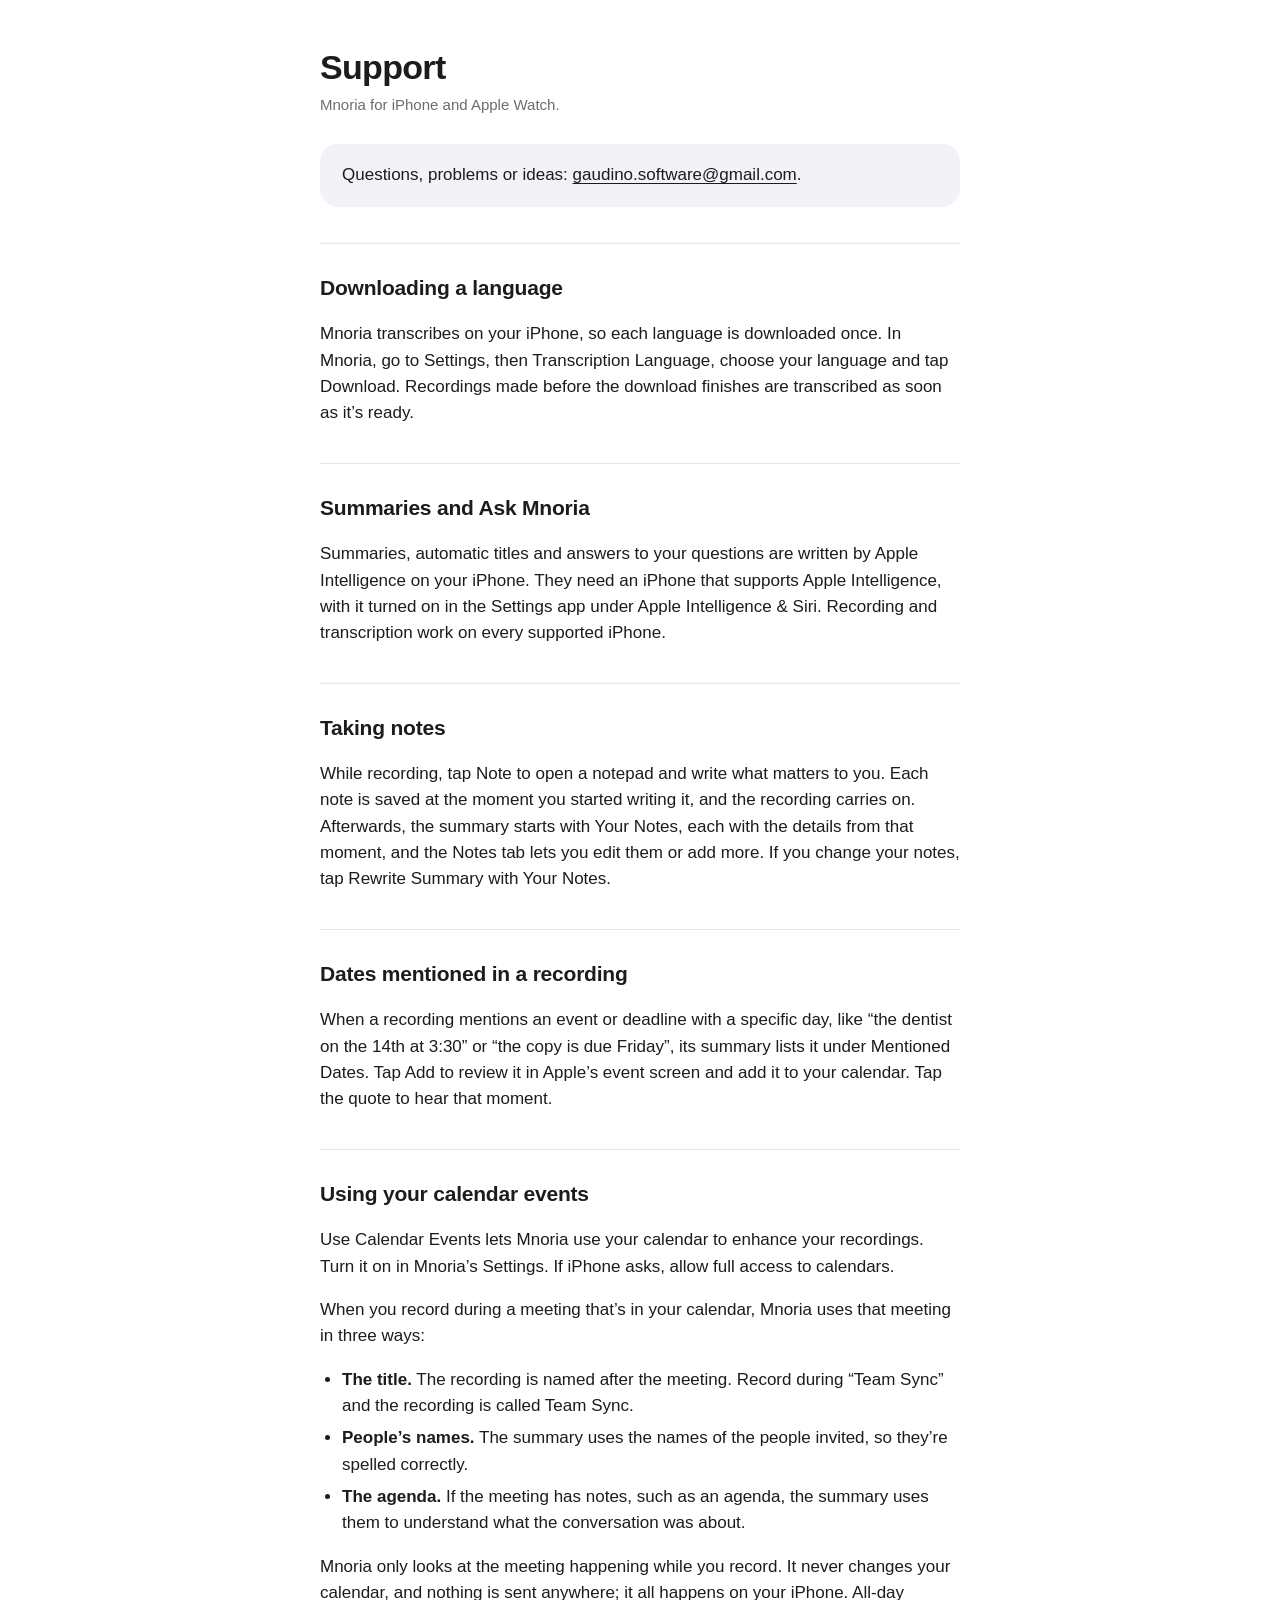
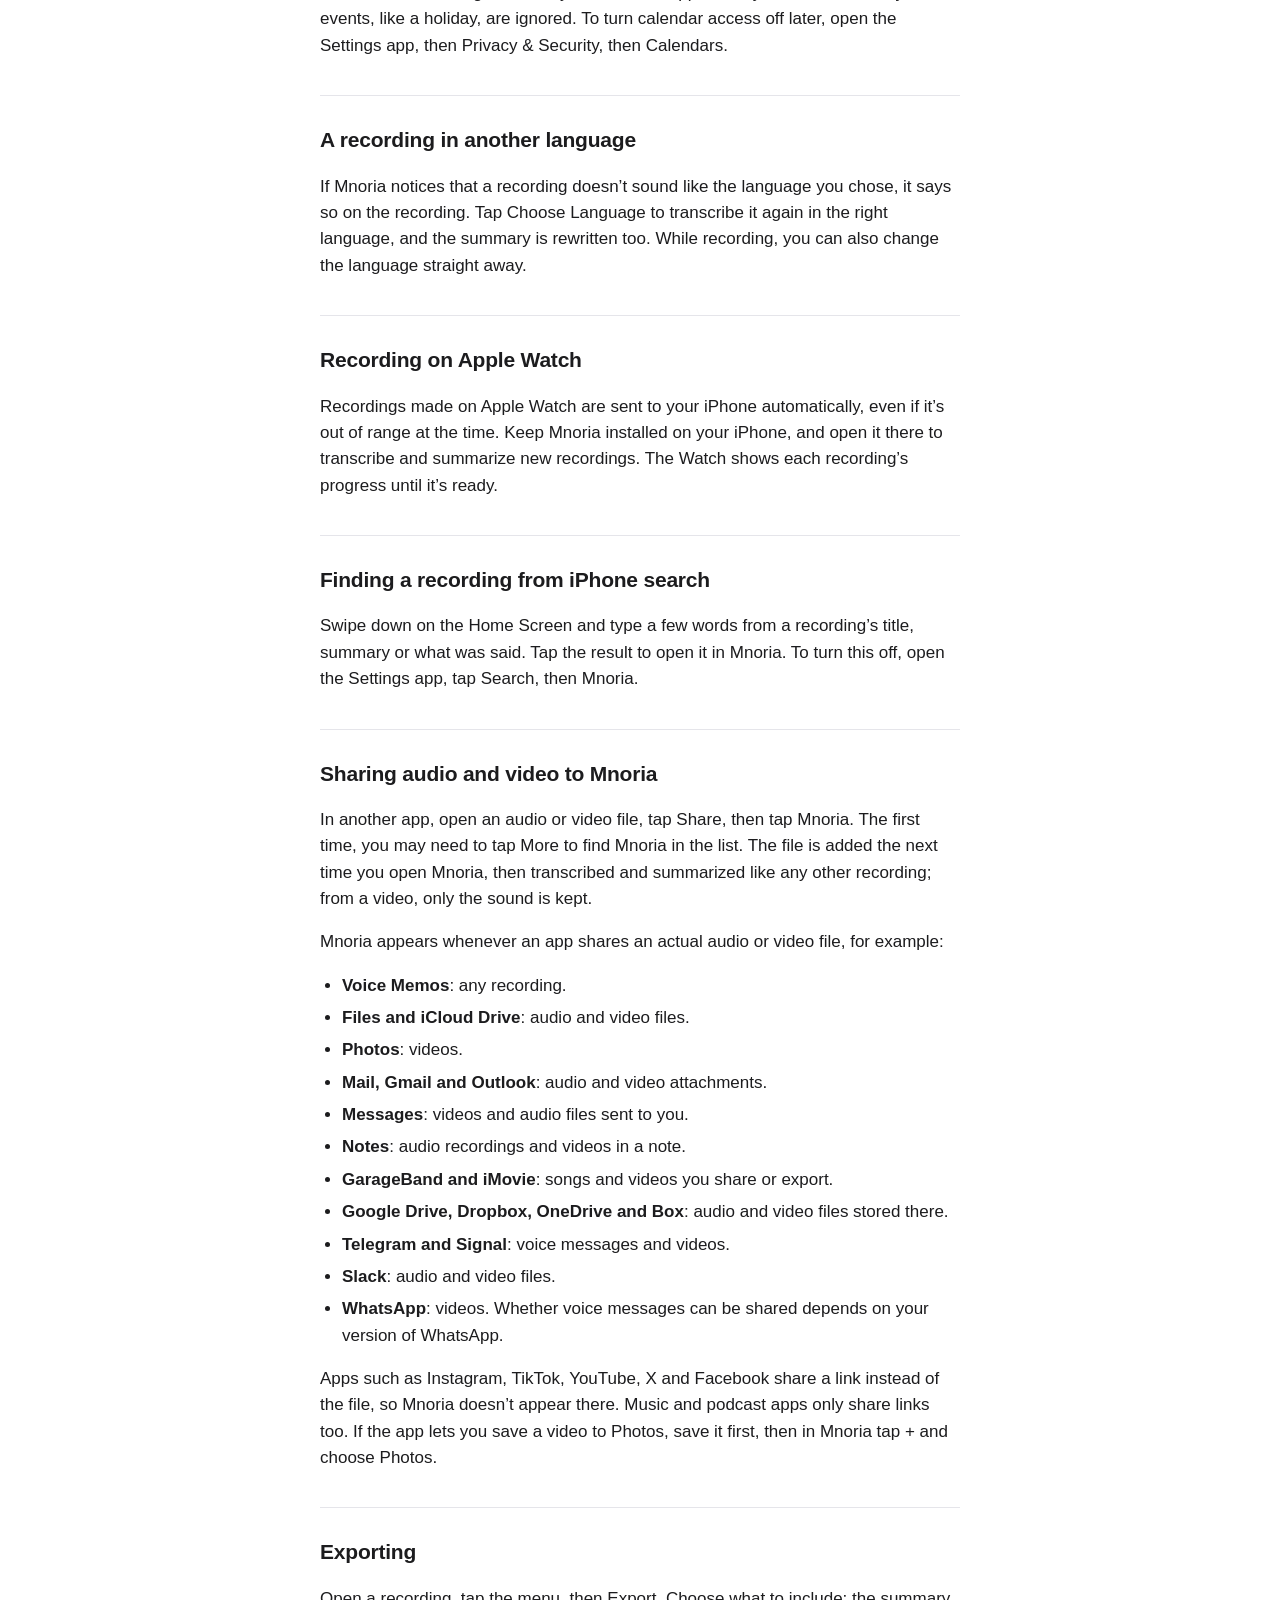
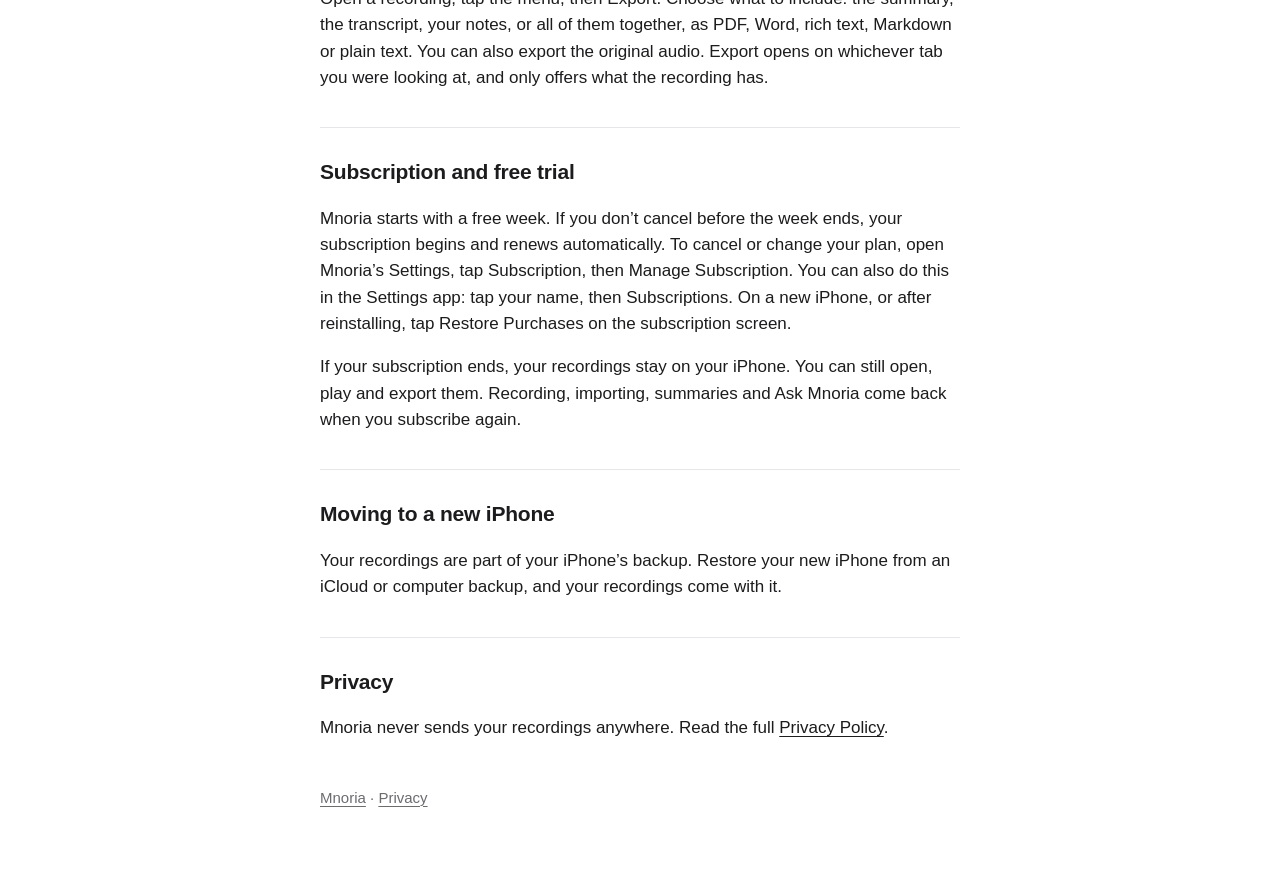
==== support.html @ 4414ca4f "Support: apps that can share to Mnoria Co-Authored-By: Claude Opus 5.5 <noreply@anthropic.com>" ====
<!DOCTYPE html>
<html lang="en">
<head>
<meta charset="utf-8">
<meta name="viewport" content="width=device-width, initial-scale=1">
<title>Mnoria Support</title>
<meta name="description" content="Help with Mnoria.">
<link rel="icon" href="icon.png">
<link rel="apple-touch-icon" href="icon.png">
<link rel="stylesheet" href="style.css">
</head>
<body>
<main>
  <h1>Support</h1>
  <p class="updated">Mnoria for iPhone and Apple Watch.</p>

  <div class="contact">
    <p>Questions, problems or ideas: <a href="mailto:gaudino.software@gmail.com">gaudino.software@gmail.com</a>.</p>
  </div>

  <h2>Downloading a language</h2>
  <p>Mnoria transcribes on your iPhone, so each language is downloaded once. In Mnoria, go to Settings, then Transcription Language, choose your language and tap Download. Recordings made before the download finishes are transcribed as soon as it&rsquo;s ready.</p>

  <h2>Summaries and Ask Mnoria</h2>
  <p>Summaries, automatic titles and answers to your questions are written by Apple Intelligence on your iPhone. They need an iPhone that supports Apple Intelligence, with it turned on in the Settings app under Apple Intelligence &amp; Siri. Recording and transcription work on every supported iPhone.</p>

  <h2>Taking notes</h2>
  <p>While recording, tap Note to open a notepad and write what matters to you. Each note is saved at the moment you started writing it, and the recording carries on. Afterwards, the summary starts with Your Notes, each with the details from that moment, and the Notes tab lets you edit them or add more. If you change your notes, tap Rewrite Summary with Your Notes.</p>

  <h2>Dates mentioned in a recording</h2>
  <p>When a recording mentions an event or deadline with a specific day, like &ldquo;the dentist on the 14th at 3:30&rdquo; or &ldquo;the copy is due Friday&rdquo;, its summary lists it under Mentioned Dates. Tap Add to review it in Apple&rsquo;s event screen and add it to your calendar. Tap the quote to hear that moment.</p>

  <h2>Using your calendar events</h2>
  <p>Use Calendar Events lets Mnoria use your calendar to enhance your recordings. Turn it on in Mnoria&rsquo;s Settings. If iPhone asks, allow full access to calendars.</p>
  <p>When you record during a meeting that&rsquo;s in your calendar, Mnoria uses that meeting in three ways:</p>
  <ul>
    <li><strong>The title.</strong> The recording is named after the meeting. Record during &ldquo;Team Sync&rdquo; and the recording is called Team Sync.</li>
    <li><strong>People&rsquo;s names.</strong> The summary uses the names of the people invited, so they&rsquo;re spelled correctly.</li>
    <li><strong>The agenda.</strong> If the meeting has notes, such as an agenda, the summary uses them to understand what the conversation was about.</li>
  </ul>
  <p>Mnoria only looks at the meeting happening while you record. It never changes your calendar, and nothing is sent anywhere; it all happens on your iPhone. All-day events, like a holiday, are ignored. To turn calendar access off later, open the Settings app, then Privacy &amp; Security, then Calendars.</p>

  <h2>A recording in another language</h2>
  <p>If Mnoria notices that a recording doesn&rsquo;t sound like the language you chose, it says so on the recording. Tap Choose Language to transcribe it again in the right language, and the summary is rewritten too. While recording, you can also change the language straight away.</p>

  <h2>Recording on Apple Watch</h2>
  <p>Recordings made on Apple Watch are sent to your iPhone automatically, even if it&rsquo;s out of range at the time. Keep Mnoria installed on your iPhone, and open it there to transcribe and summarize new recordings. The Watch shows each recording&rsquo;s progress until it&rsquo;s ready.</p>

  <h2>Finding a recording from iPhone search</h2>
  <p>Swipe down on the Home Screen and type a few words from a recording&rsquo;s title, summary or what was said. Tap the result to open it in Mnoria. To turn this off, open the Settings app, tap Search, then Mnoria.</p>

  <h2>Sharing audio and video to Mnoria</h2>
  <p>In another app, open an audio or video file, tap Share, then tap Mnoria. The first time, you may need to tap More to find Mnoria in the list. The file is added the next time you open Mnoria, then transcribed and summarized like any other recording; from a video, only the sound is kept.</p>
  <p>Mnoria appears whenever an app shares an actual audio or video file, for example:</p>
  <ul>
    <li><strong>Voice Memos</strong>: any recording.</li>
    <li><strong>Files and iCloud Drive</strong>: audio and video files.</li>
    <li><strong>Photos</strong>: videos.</li>
    <li><strong>Mail, Gmail and Outlook</strong>: audio and video attachments.</li>
    <li><strong>Messages</strong>: videos and audio files sent to you.</li>
    <li><strong>Notes</strong>: audio recordings and videos in a note.</li>
    <li><strong>GarageBand and iMovie</strong>: songs and videos you share or export.</li>
    <li><strong>Google Drive, Dropbox, OneDrive and Box</strong>: audio and video files stored there.</li>
    <li><strong>Telegram and Signal</strong>: voice messages and videos.</li>
    <li><strong>Slack</strong>: audio and video files.</li>
    <li><strong>WhatsApp</strong>: videos. Whether voice messages can be shared depends on your version of WhatsApp.</li>
  </ul>
  <p>Apps such as Instagram, TikTok, YouTube, X and Facebook share a link instead of the file, so Mnoria doesn&rsquo;t appear there. Music and podcast apps only share links too. If the app lets you save a video to Photos, save it first, then in Mnoria tap + and choose Photos.</p>

  <h2>Exporting</h2>
  <p>Open a recording, tap the menu, then Export. Choose what to include: the summary, the transcript, your notes, or all of them together, as PDF, Word, rich text, Markdown or plain text. You can also export the original audio. Export opens on whichever tab you were looking at, and only offers what the recording has.</p>

  <h2>Subscription and free trial</h2>
  <p>Mnoria starts with a free week. If you don&rsquo;t cancel before the week ends, your subscription begins and renews automatically. To cancel or change your plan, open Mnoria&rsquo;s Settings, tap Subscription, then Manage Subscription. You can also do this in the Settings app: tap your name, then Subscriptions. On a new iPhone, or after reinstalling, tap Restore Purchases on the subscription screen.</p>
  <p>If your subscription ends, your recordings stay on your iPhone. You can still open, play and export them. Recording, importing, summaries and Ask Mnoria come back when you subscribe again.</p>

  <h2>Moving to a new iPhone</h2>
  <p>Your recordings are part of your iPhone&rsquo;s backup. Restore your new iPhone from an iCloud or computer backup, and your recordings come with it.</p>

  <h2>Privacy</h2>
  <p>Mnoria never sends your recordings anywhere. Read the full <a href="privacy.html">Privacy Policy</a>.</p>

  <footer><a href="./">Mnoria</a> &middot; <a href="privacy.html">Privacy</a></footer>
</main>
</body>
</html>
---- style.css ----
:root {
  --bg: #ffffff;
  --text: #1c1c1e;
  --secondary: #6c6c70;
  --card: #f2f2f7;
  --rule: #e5e5ea;
}
@media (prefers-color-scheme: dark) {
  :root {
    --bg: #000000;
    --text: #f2f2f7;
    --secondary: #98989f;
    --card: #1c1c1e;
    --rule: #2c2c2e;
  }
}
* { box-sizing: border-box; }
body {
  margin: 0;
  background: var(--bg);
  color: var(--text);
  font: 17px/1.55 -apple-system, BlinkMacSystemFont, "SF Pro Text", "Helvetica Neue", Arial, sans-serif;
  -webkit-text-size-adjust: 100%;
}
main { max-width: 680px; margin: 0 auto; padding: 48px 20px 64px; }
h1 { font-size: 34px; line-height: 1.15; margin: 0 0 6px; letter-spacing: -0.02em; }
.updated { color: var(--secondary); margin: 0 0 28px; font-size: 15px; }
.summary, .contact {
  background: var(--card);
  border-radius: 18px;
  padding: 18px 22px;
  margin: 0 0 36px;
}
.summary p { margin: 0 0 8px; font-weight: 600; }
.contact p { margin: 0; }
.summary ul { margin: 0; padding-left: 20px; }
.summary li { margin: 4px 0; }
h2 {
  font-size: 21px;
  margin: 36px 0 8px;
  padding-top: 28px;
  border-top: 1px solid var(--rule);
  letter-spacing: -0.01em;
}
ul { padding-left: 22px; }
li { margin: 6px 0; }
a { color: var(--text); text-decoration-thickness: 1px; text-underline-offset: 3px; }
footer { color: var(--secondary); font-size: 15px; margin-top: 44px; }
footer a { color: var(--secondary); }
.hero { text-align: center; padding-top: 24px; }
.hero img { width: 112px; height: 112px; border-radius: 26px; box-shadow: 0 12px 36px rgba(130, 90, 255, 0.28); }
.hero h1 { margin-top: 20px; }
.hero p { color: var(--secondary); font-size: 19px; margin: 6px 0 0; }
.hero p.slogan { color: var(--text); font-size: 21px; font-weight: 600; margin-top: 8px; }
.links { display: flex; gap: 12px; justify-content: center; flex-wrap: wrap; margin: 32px 0 0; }
.links a {
  display: inline-block;
  padding: 12px 22px;
  border-radius: 999px;
  background: var(--card);
  color: var(--text);
  font-weight: 600;
  text-decoration: none;
}
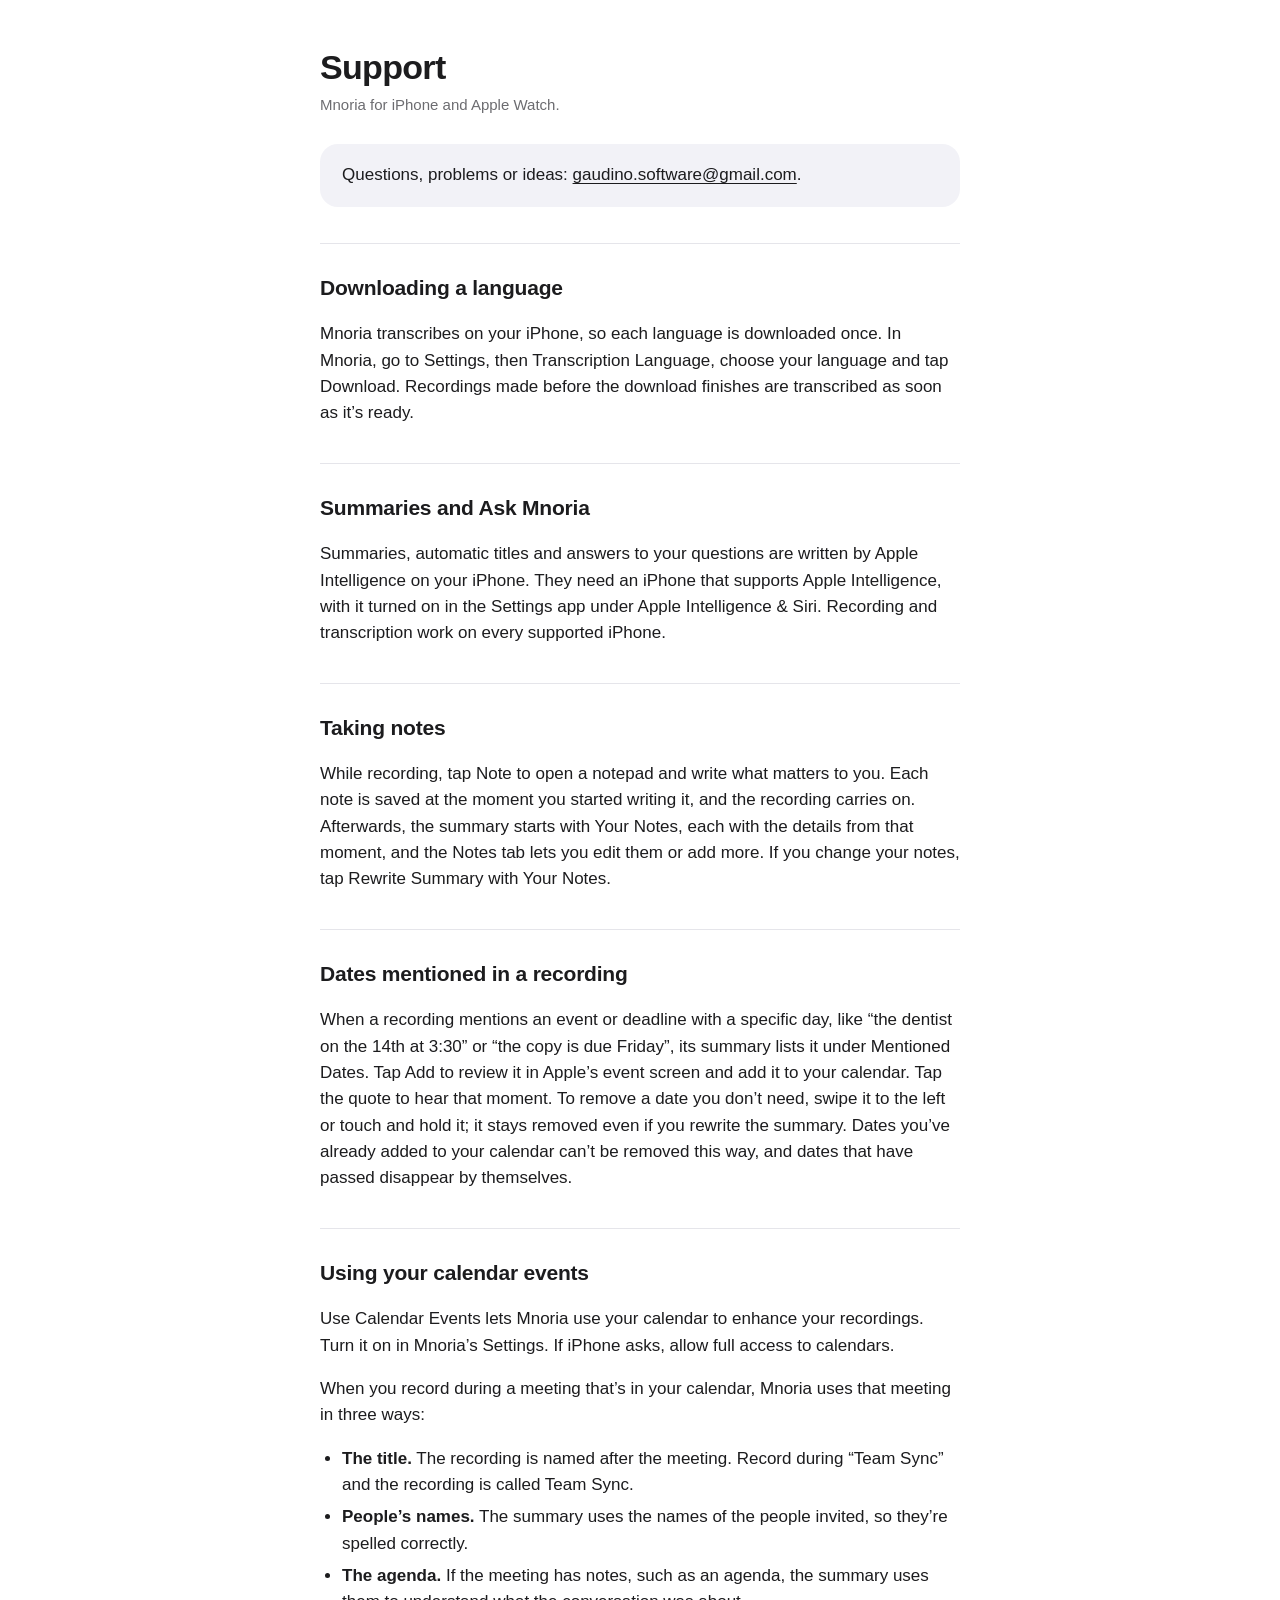
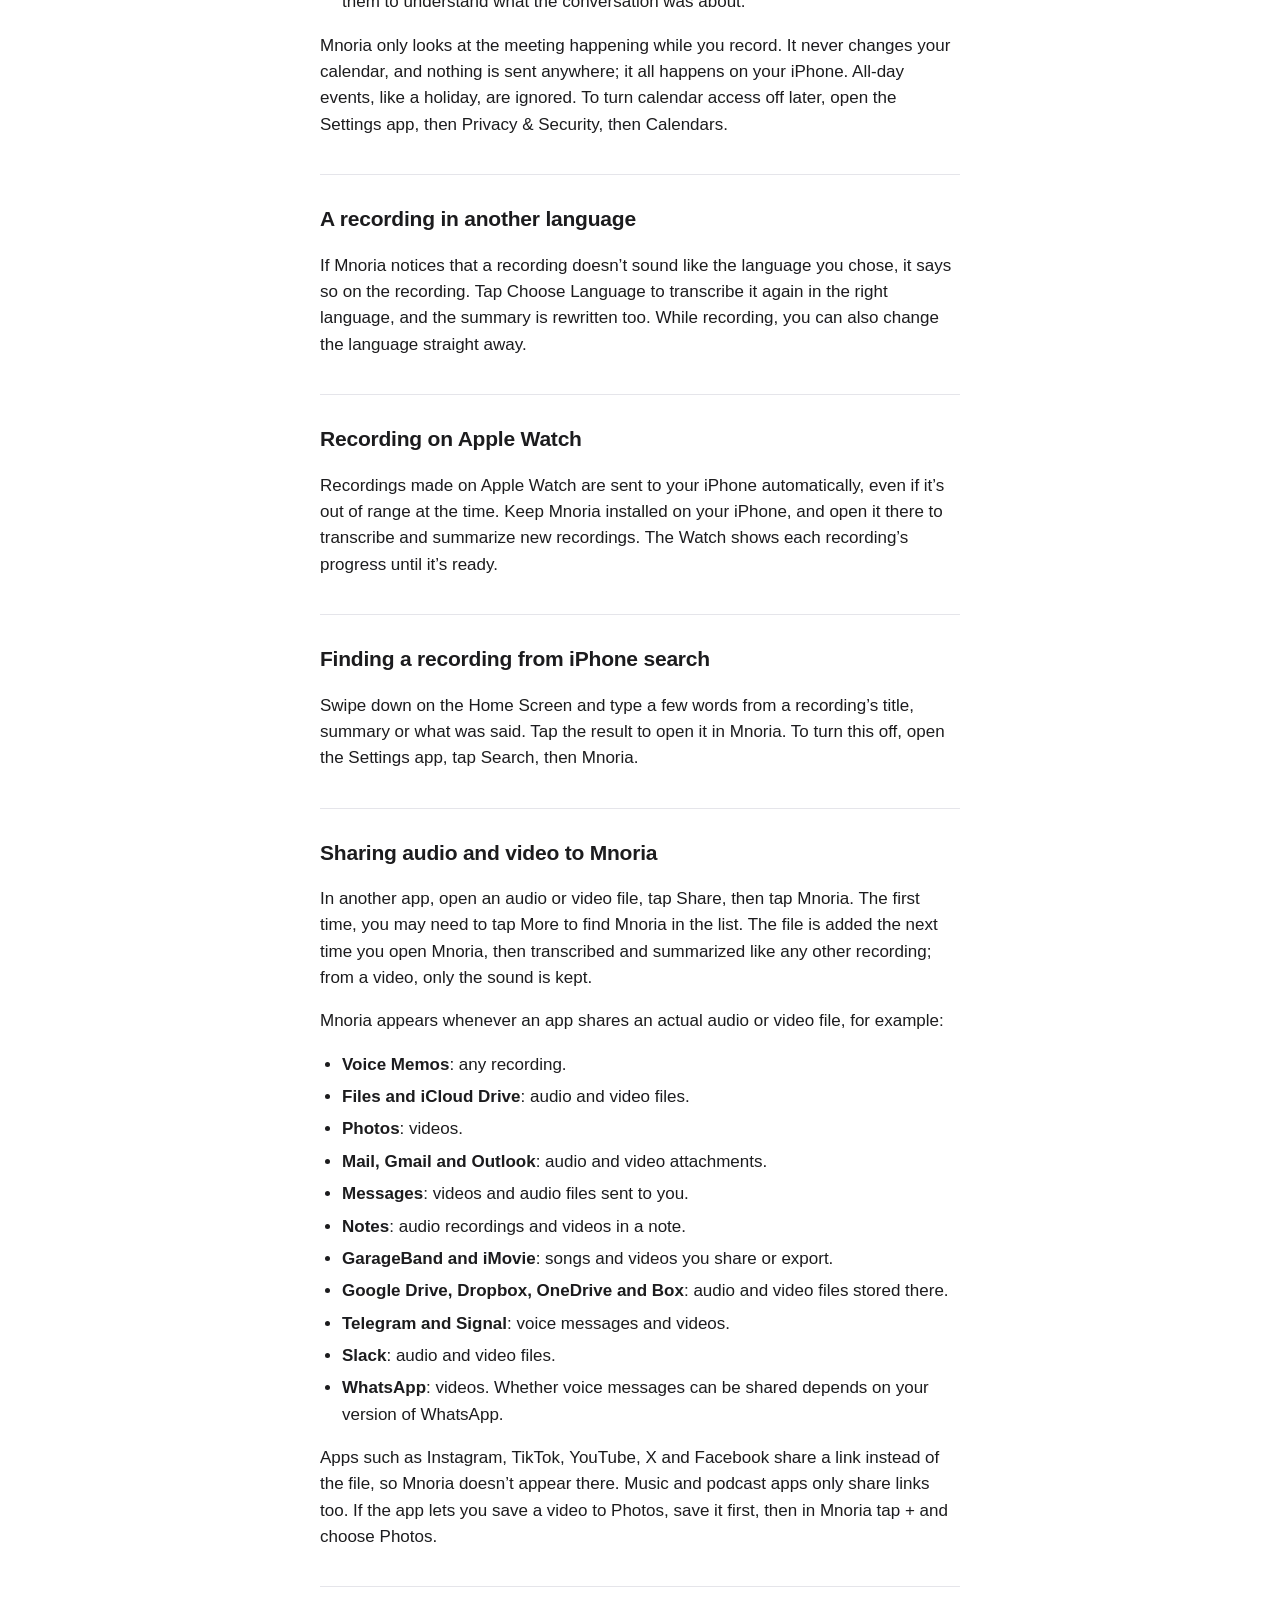
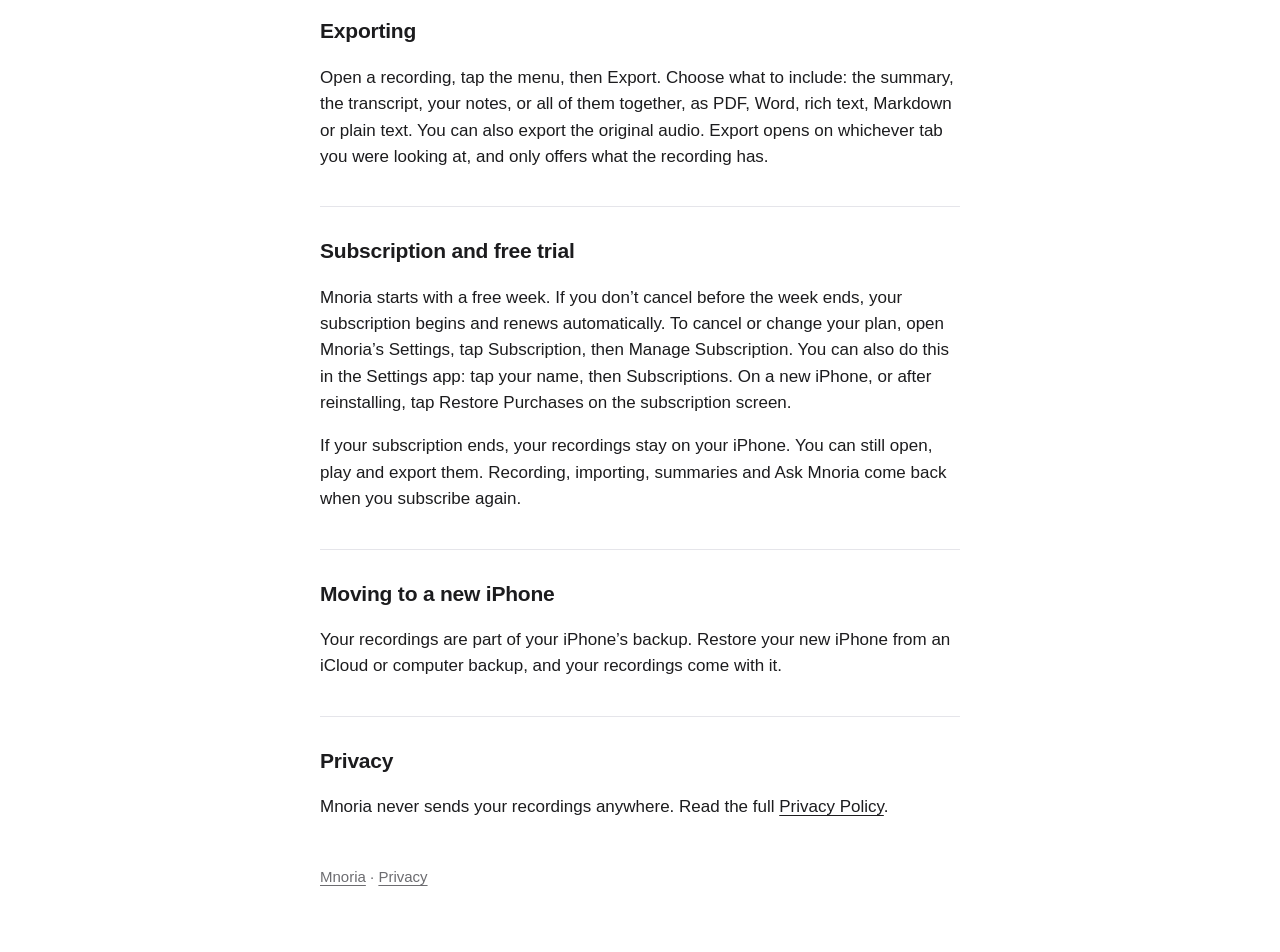
==== commit 685d9382: "Support: removing mentioned dates Co-Authored-By: Claude Opus 5.5 <noreply@anthropic.com>" ====
--- a/support.html
+++ b/support.html
@@ -28,7 +28,7 @@
   <p>While recording, tap Note to open a notepad and write what matters to you. Each note is saved at the moment you started writing it, and the recording carries on. Afterwards, the summary starts with Your Notes, each with the details from that moment, and the Notes tab lets you edit them or add more. If you change your notes, tap Rewrite Summary with Your Notes.</p>
 
   <h2>Dates mentioned in a recording</h2>
-  <p>When a recording mentions an event or deadline with a specific day, like &ldquo;the dentist on the 14th at 3:30&rdquo; or &ldquo;the copy is due Friday&rdquo;, its summary lists it under Mentioned Dates. Tap Add to review it in Apple&rsquo;s event screen and add it to your calendar. Tap the quote to hear that moment.</p>
+  <p>When a recording mentions an event or deadline with a specific day, like &ldquo;the dentist on the 14th at 3:30&rdquo; or &ldquo;the copy is due Friday&rdquo;, its summary lists it under Mentioned Dates. Tap Add to review it in Apple&rsquo;s event screen and add it to your calendar. Tap the quote to hear that moment. To remove a date you don&rsquo;t need, swipe it to the left or touch and hold it; it stays removed even if you rewrite the summary. Dates you&rsquo;ve already added to your calendar can&rsquo;t be removed this way, and dates that have passed disappear by themselves.</p>
 
   <h2>Using your calendar events</h2>
   <p>Use Calendar Events lets Mnoria use your calendar to enhance your recordings. Turn it on in Mnoria&rsquo;s Settings. If iPhone asks, allow full access to calendars.</p>
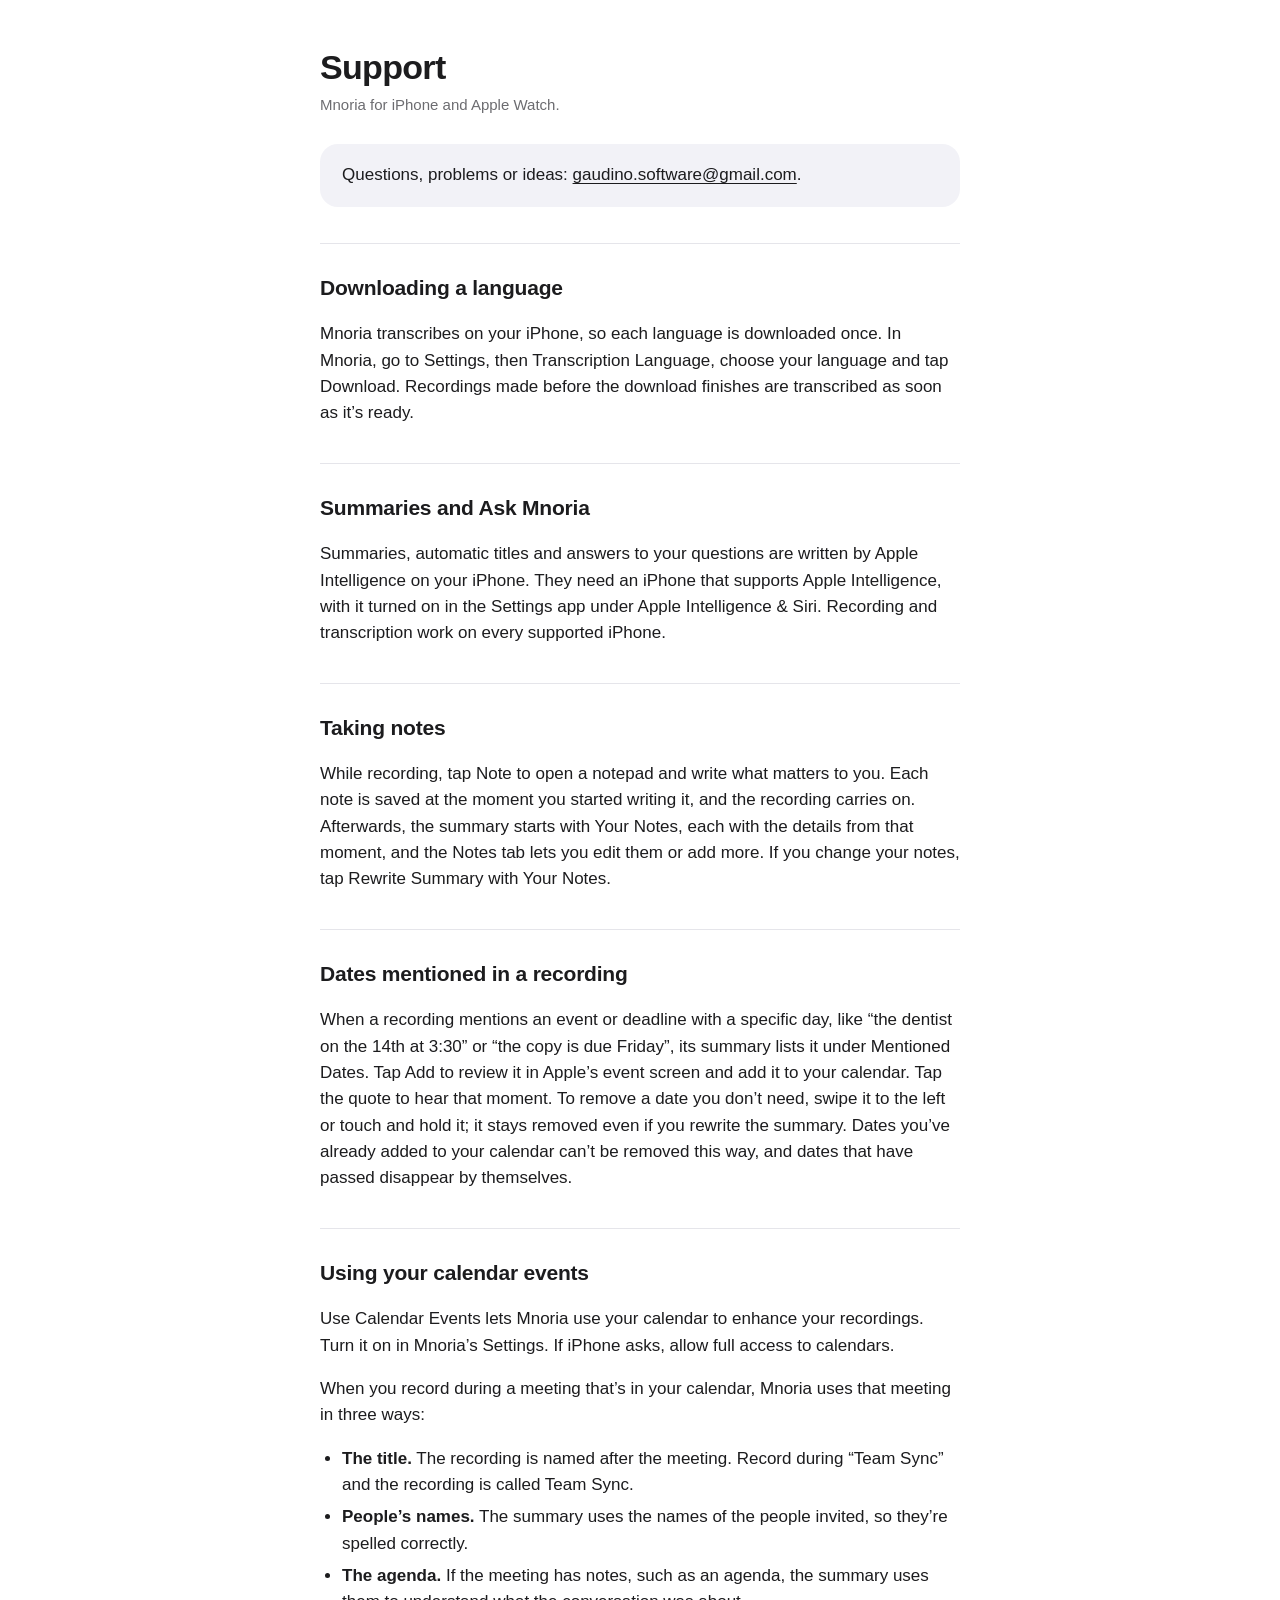
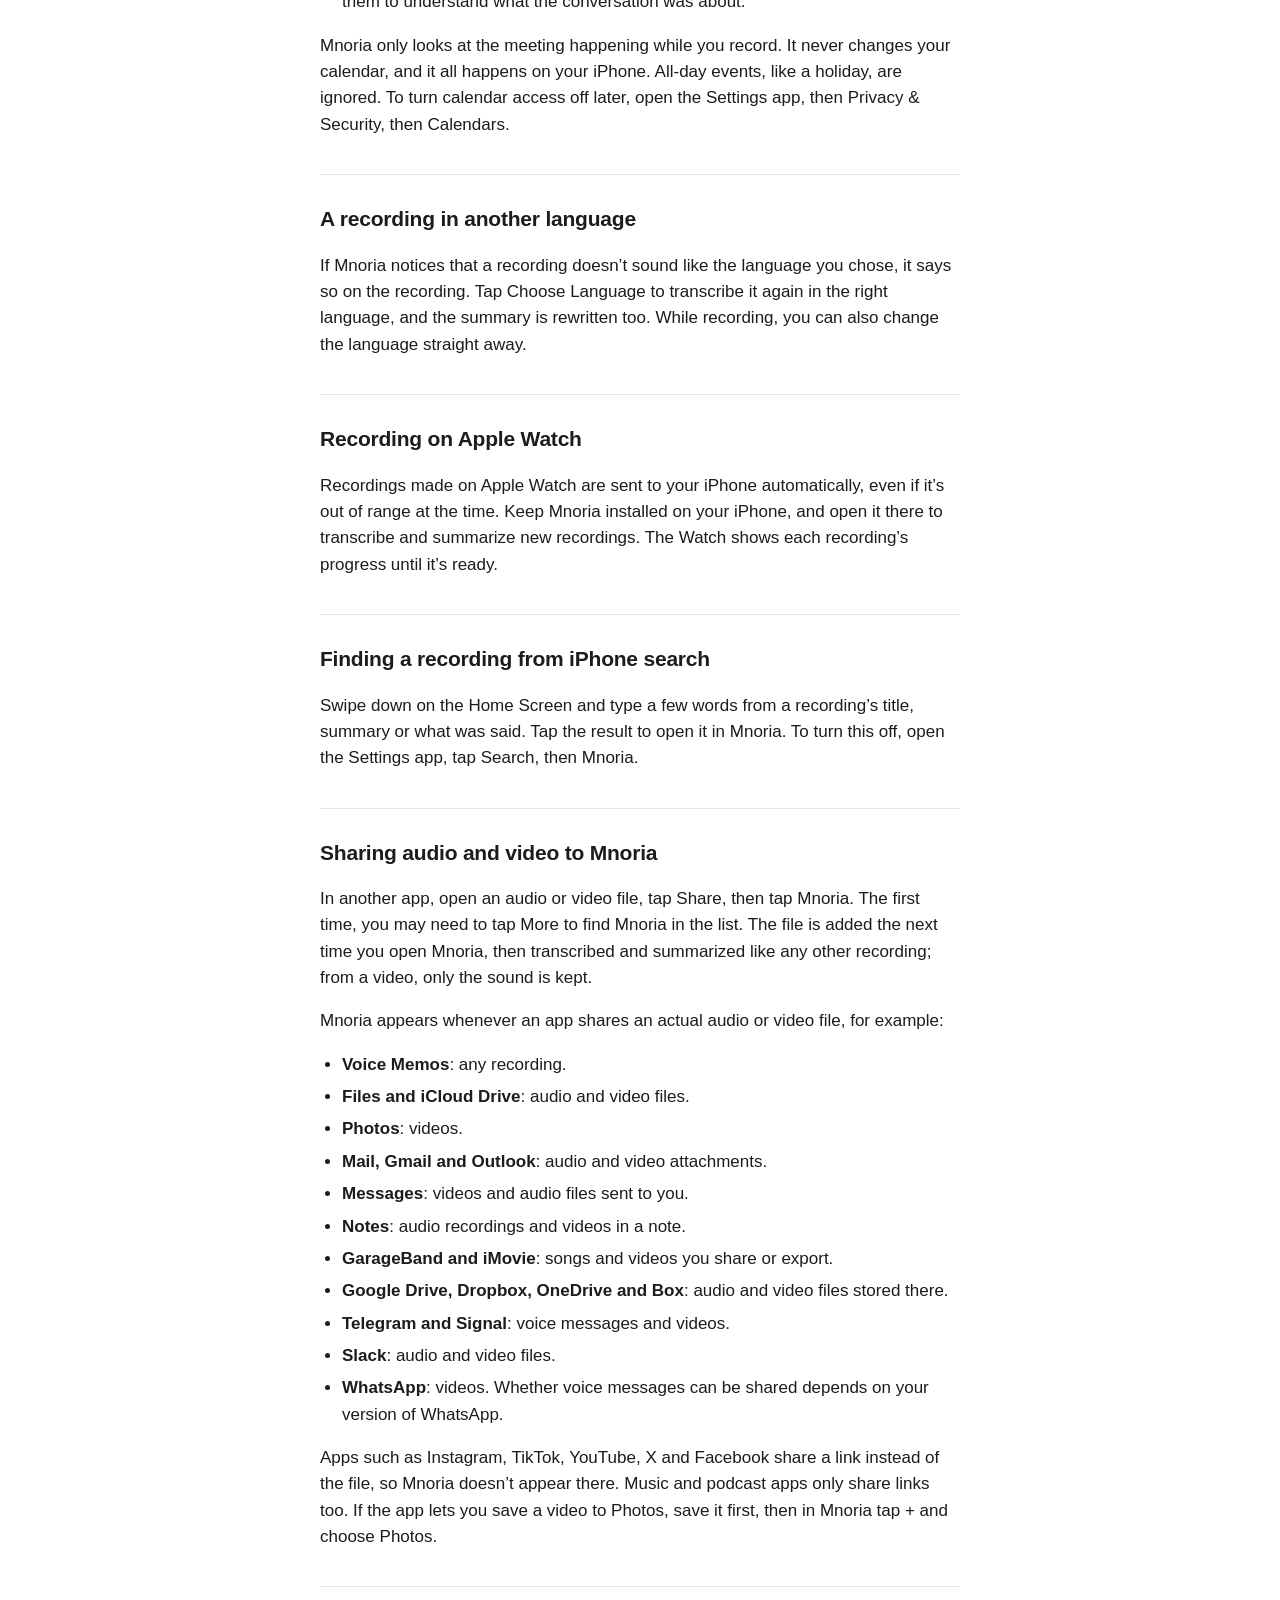
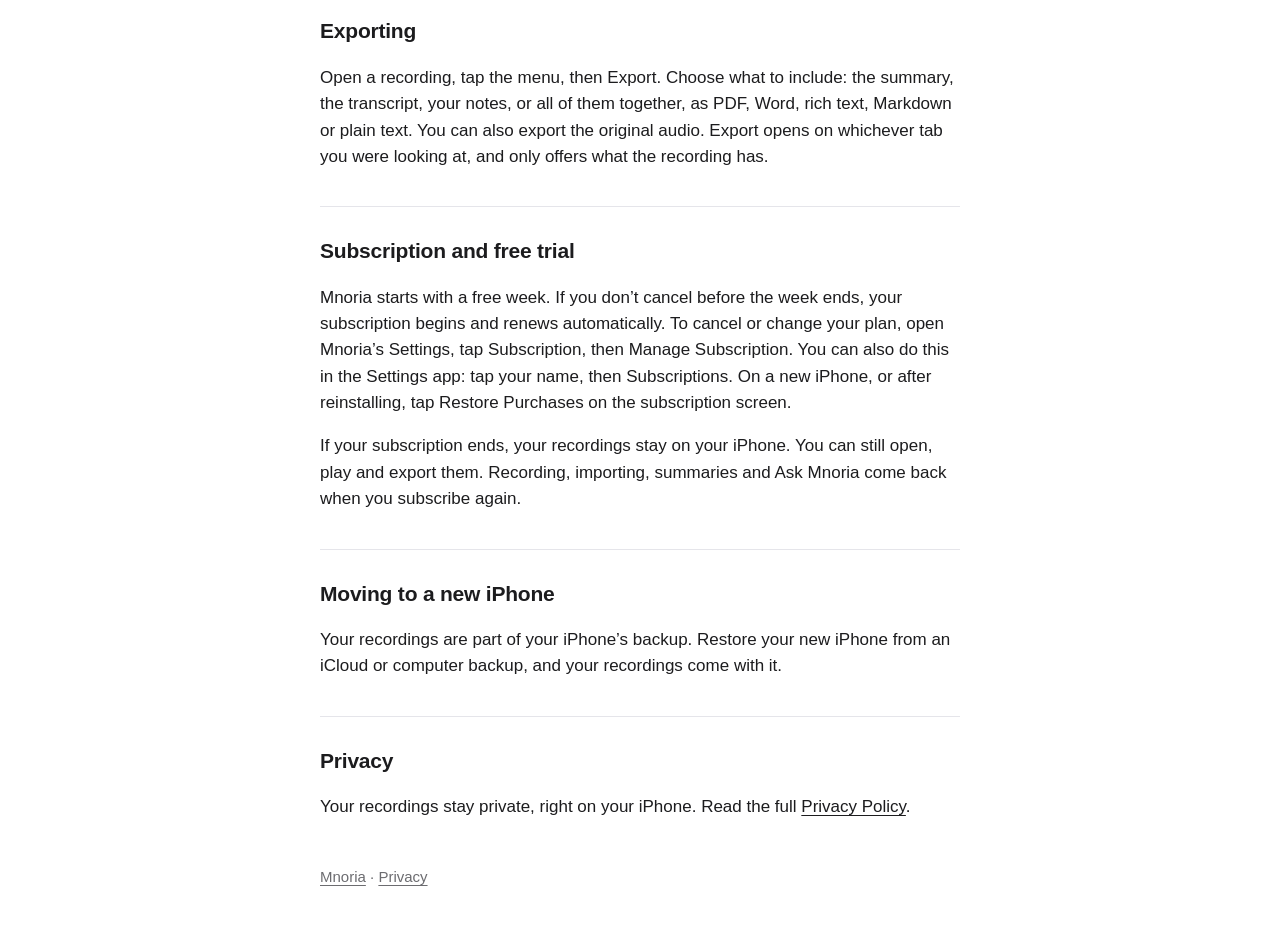
==== commit 15f9ad62: "Privacy wording: data stays private on your iPhone Co-Authored-By: Claude Opus 5.5 <noreply@anthropi" ====
--- a/support.html
+++ b/support.html
@@ -38,7 +38,7 @@
     <li><strong>People&rsquo;s names.</strong> The summary uses the names of the people invited, so they&rsquo;re spelled correctly.</li>
     <li><strong>The agenda.</strong> If the meeting has notes, such as an agenda, the summary uses them to understand what the conversation was about.</li>
   </ul>
-  <p>Mnoria only looks at the meeting happening while you record. It never changes your calendar, and nothing is sent anywhere; it all happens on your iPhone. All-day events, like a holiday, are ignored. To turn calendar access off later, open the Settings app, then Privacy &amp; Security, then Calendars.</p>
+  <p>Mnoria only looks at the meeting happening while you record. It never changes your calendar, and it all happens on your iPhone. All-day events, like a holiday, are ignored. To turn calendar access off later, open the Settings app, then Privacy &amp; Security, then Calendars.</p>
 
   <h2>A recording in another language</h2>
   <p>If Mnoria notices that a recording doesn&rsquo;t sound like the language you chose, it says so on the recording. Tap Choose Language to transcribe it again in the right language, and the summary is rewritten too. While recording, you can also change the language straight away.</p>
@@ -78,7 +78,7 @@
   <p>Your recordings are part of your iPhone&rsquo;s backup. Restore your new iPhone from an iCloud or computer backup, and your recordings come with it.</p>
 
   <h2>Privacy</h2>
-  <p>Mnoria never sends your recordings anywhere. Read the full <a href="privacy.html">Privacy Policy</a>.</p>
+  <p>Your recordings stay private, right on your iPhone. Read the full <a href="privacy.html">Privacy Policy</a>.</p>
 
   <footer><a href="./">Mnoria</a> &middot; <a href="privacy.html">Privacy</a></footer>
 </main>
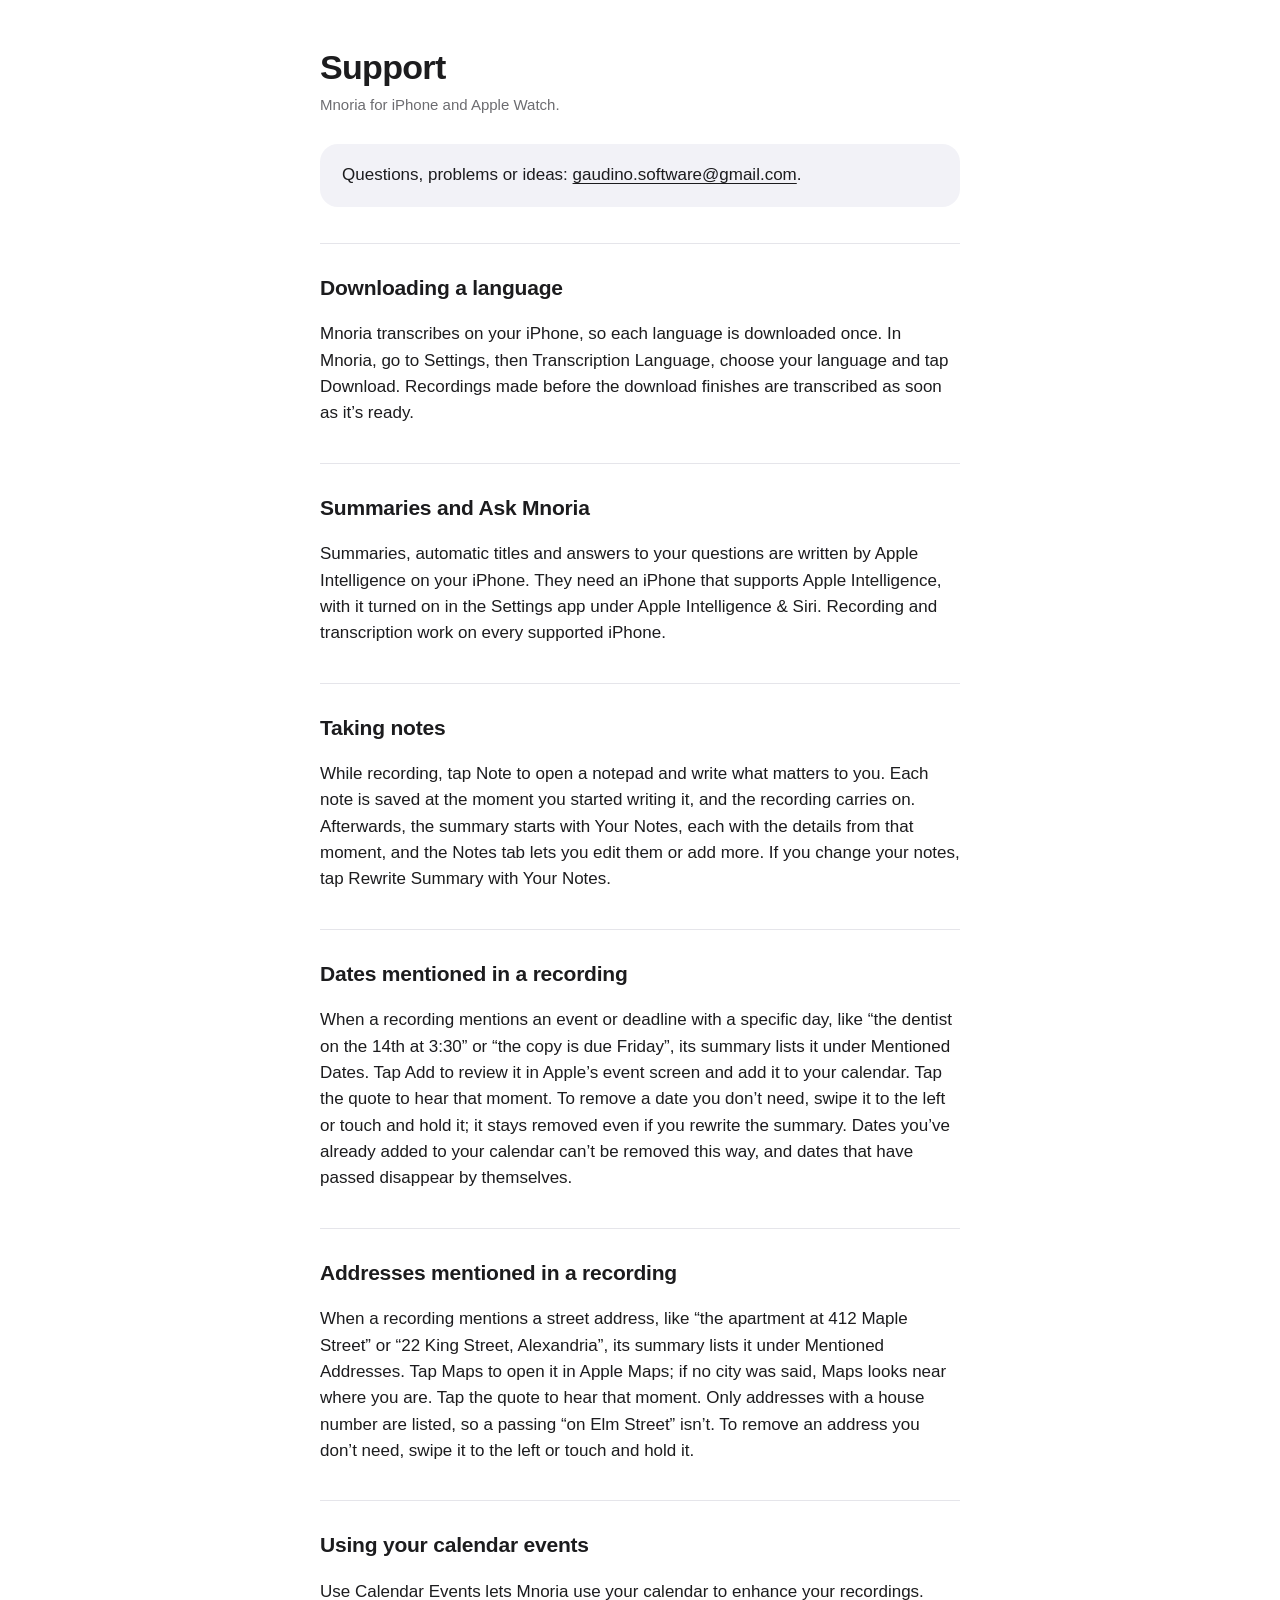
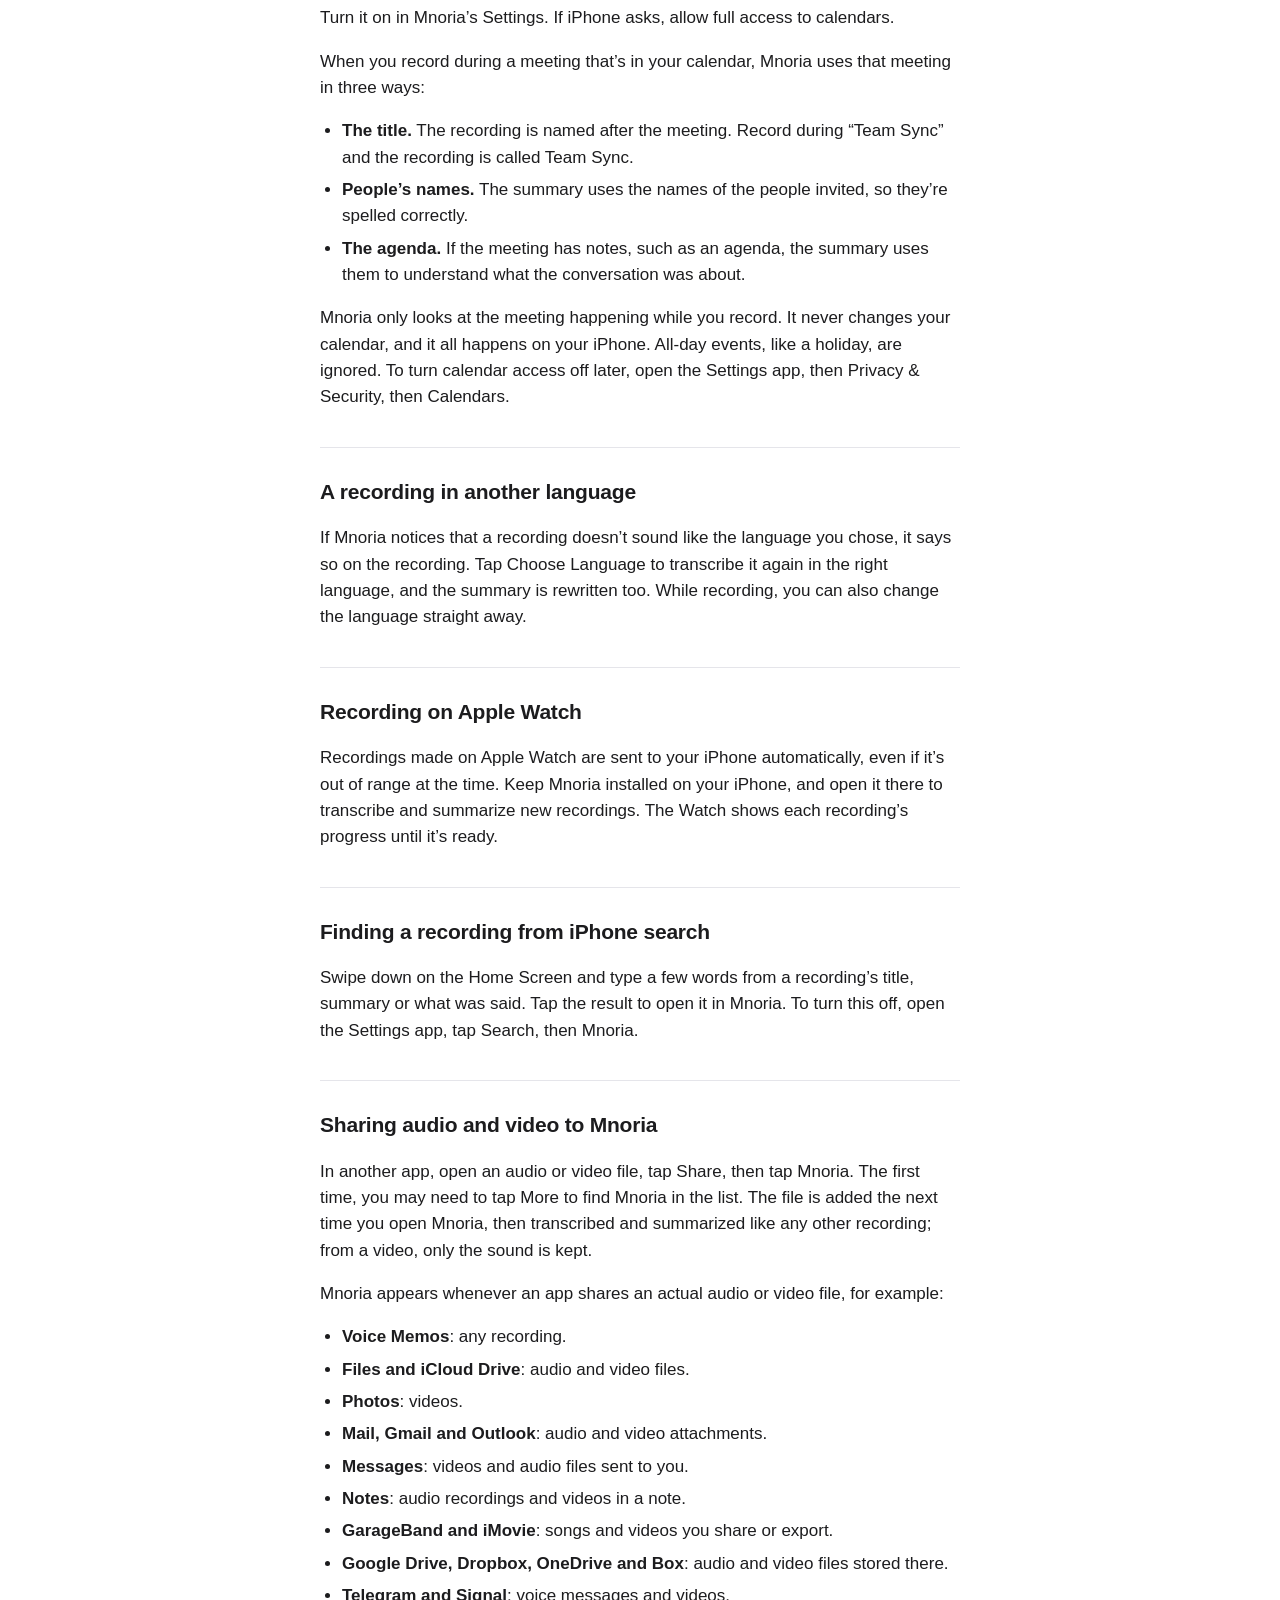
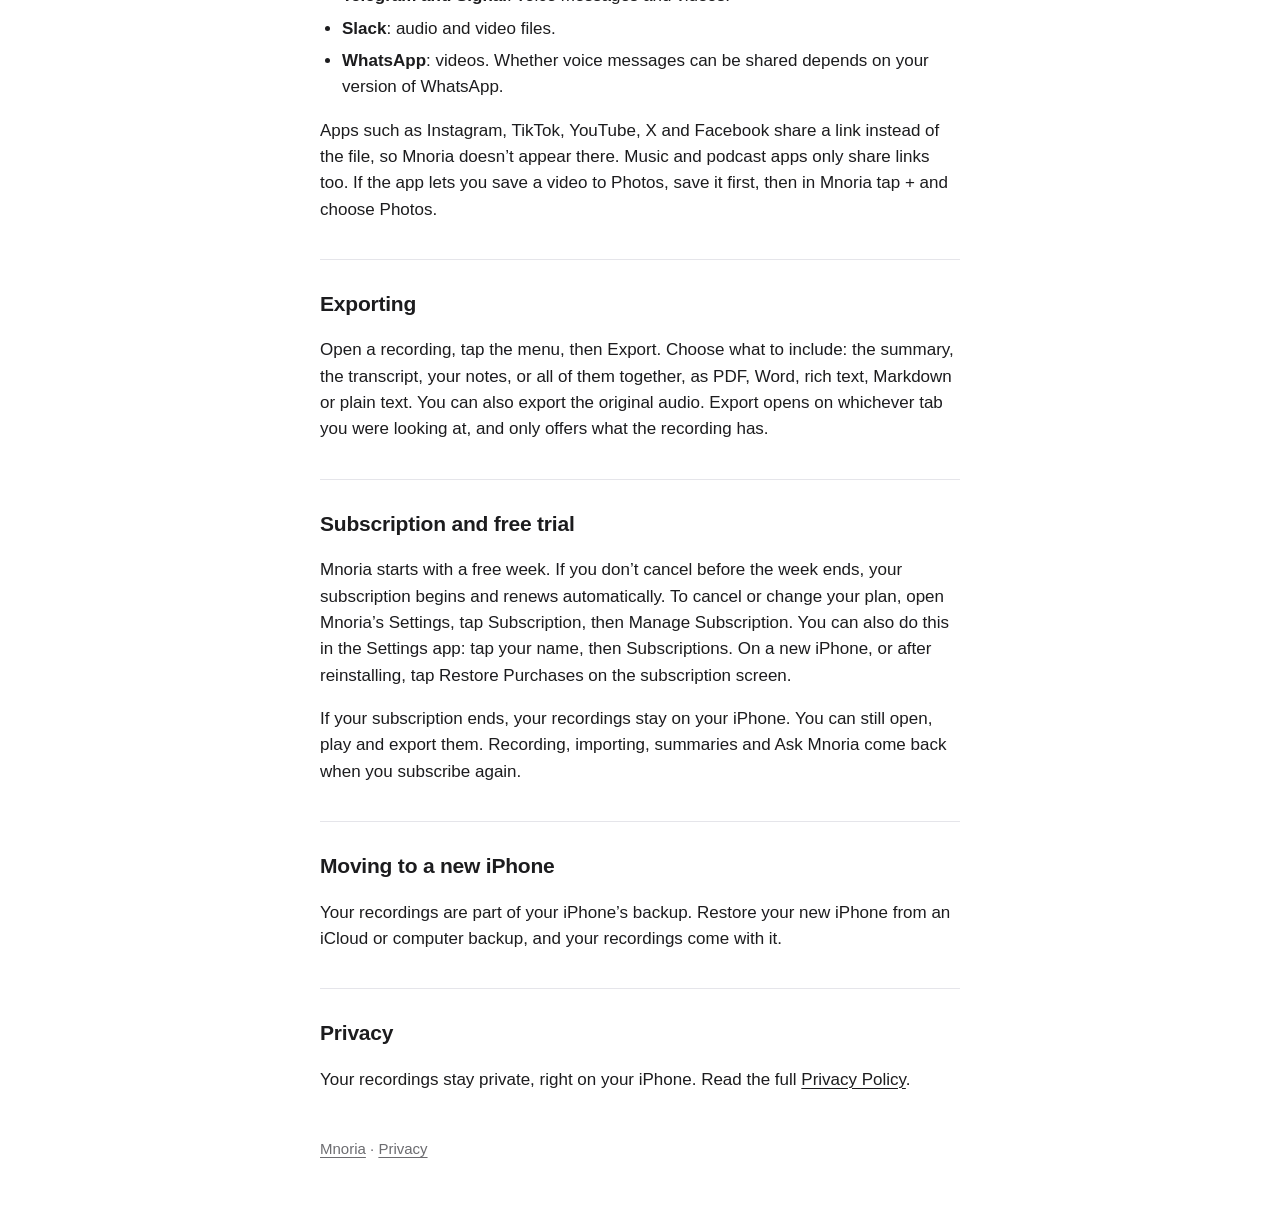
==== commit 3f85123b: "Mentioned addresses: support and privacy Co-Authored-By: Claude Opus 5.5 <noreply@anthropic.com>" ====
--- a/support.html
+++ b/support.html
@@ -29,6 +29,9 @@
 
   <h2>Dates mentioned in a recording</h2>
   <p>When a recording mentions an event or deadline with a specific day, like &ldquo;the dentist on the 14th at 3:30&rdquo; or &ldquo;the copy is due Friday&rdquo;, its summary lists it under Mentioned Dates. Tap Add to review it in Apple&rsquo;s event screen and add it to your calendar. Tap the quote to hear that moment. To remove a date you don&rsquo;t need, swipe it to the left or touch and hold it; it stays removed even if you rewrite the summary. Dates you&rsquo;ve already added to your calendar can&rsquo;t be removed this way, and dates that have passed disappear by themselves.</p>
+
+  <h2>Addresses mentioned in a recording</h2>
+  <p>When a recording mentions a street address, like &ldquo;the apartment at 412 Maple Street&rdquo; or &ldquo;22 King Street, Alexandria&rdquo;, its summary lists it under Mentioned Addresses. Tap Maps to open it in Apple Maps; if no city was said, Maps looks near where you are. Tap the quote to hear that moment. Only addresses with a house number are listed, so a passing &ldquo;on Elm Street&rdquo; isn&rsquo;t. To remove an address you don&rsquo;t need, swipe it to the left or touch and hold it.</p>
 
   <h2>Using your calendar events</h2>
   <p>Use Calendar Events lets Mnoria use your calendar to enhance your recordings. Turn it on in Mnoria&rsquo;s Settings. If iPhone asks, allow full access to calendars.</p>
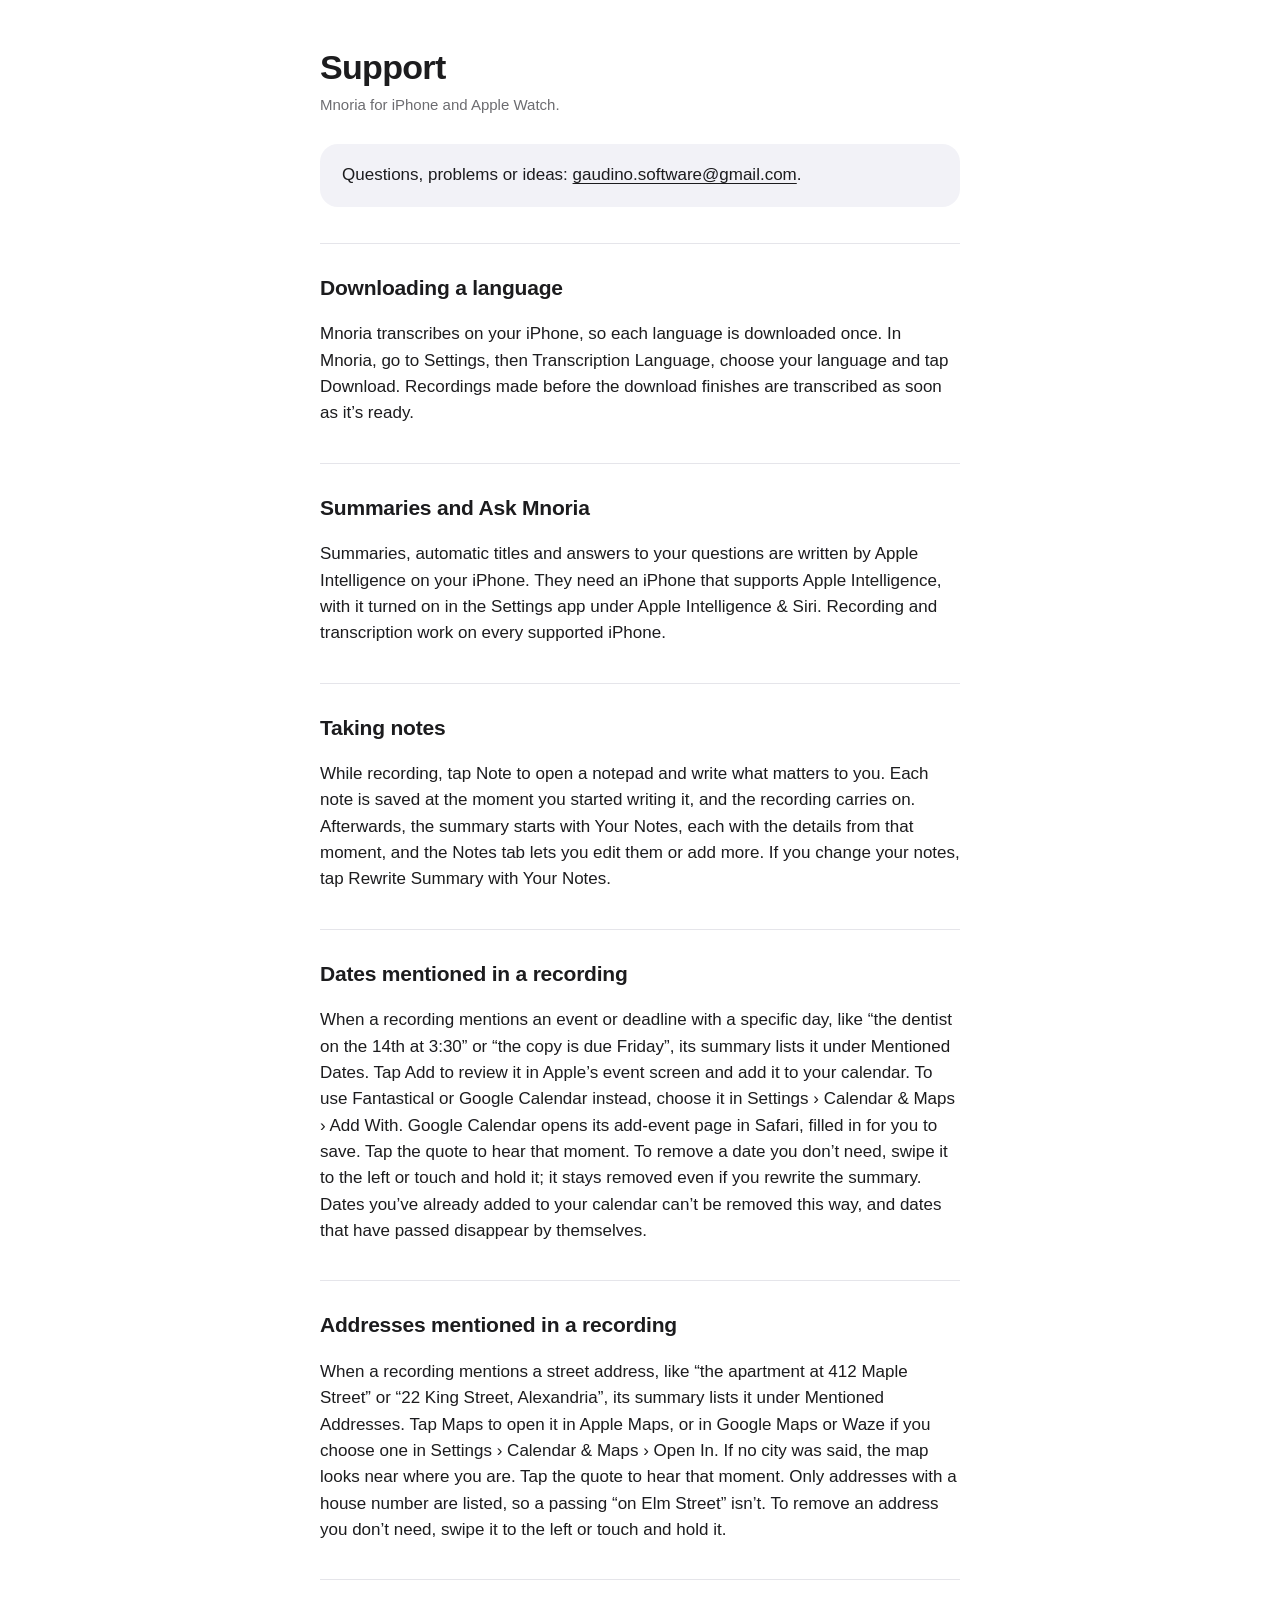
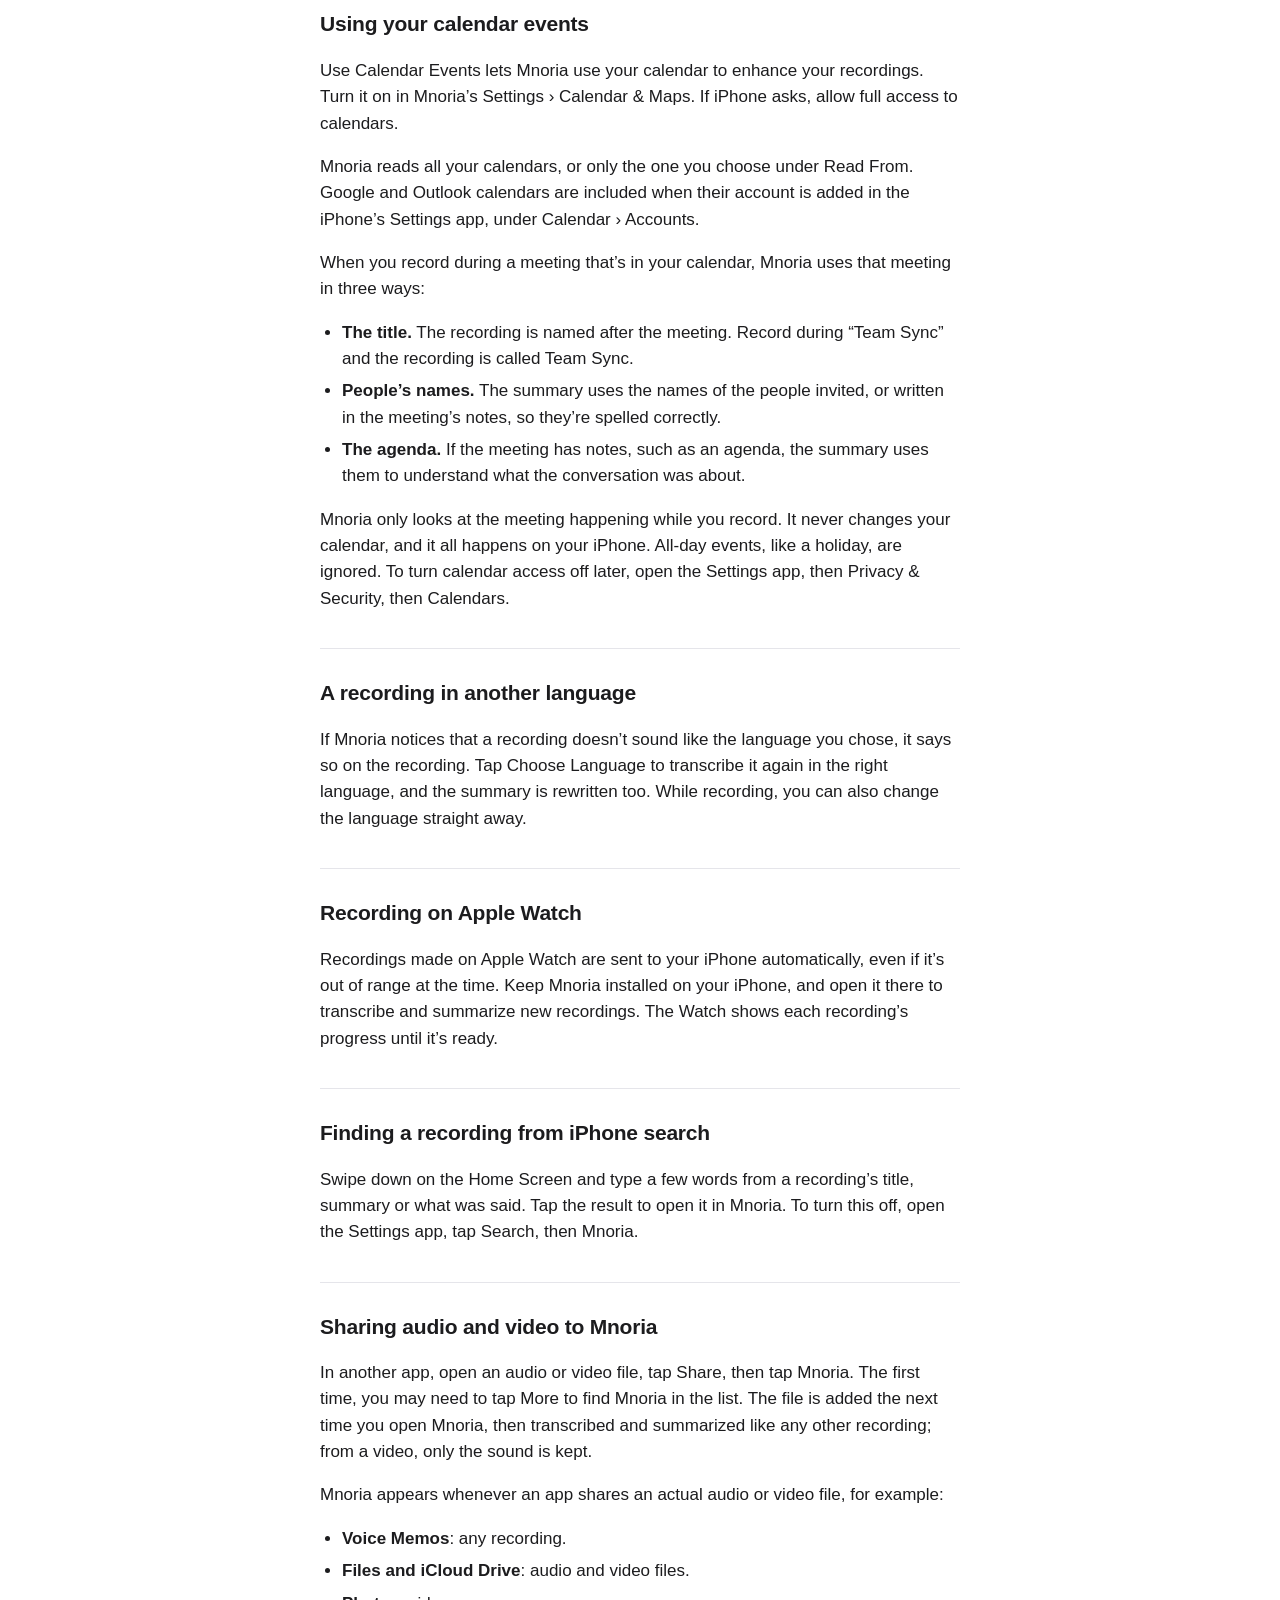
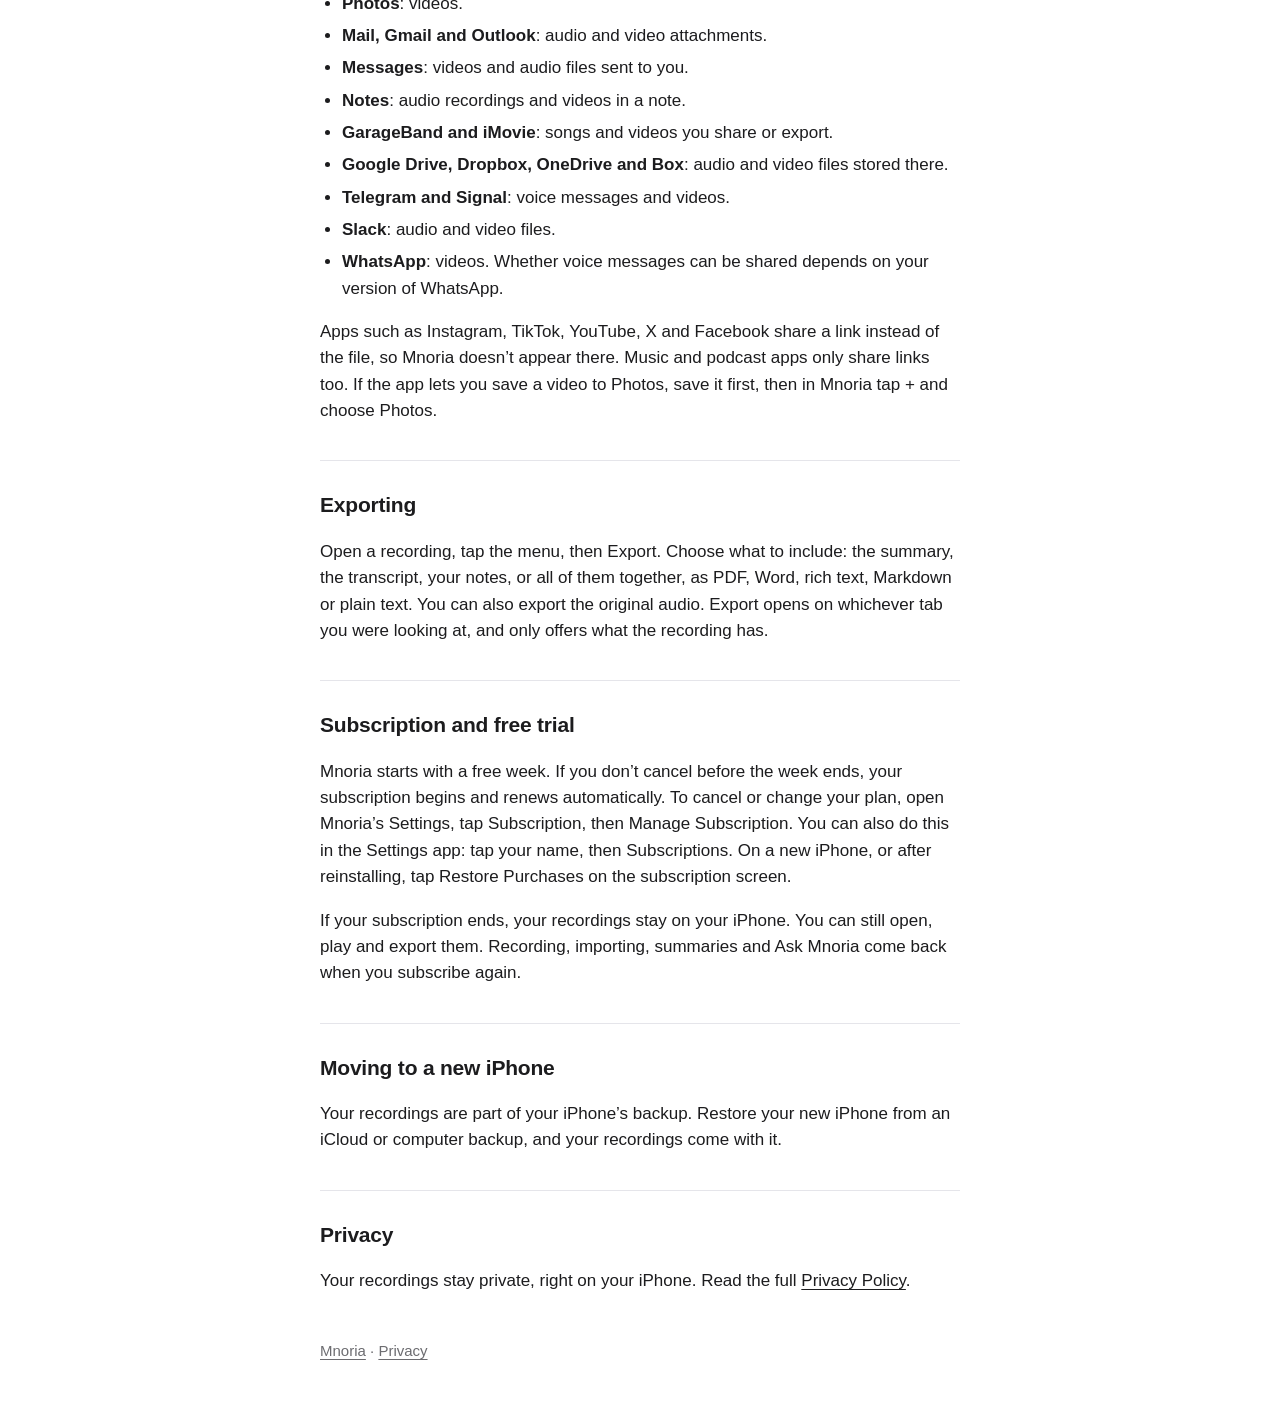
==== commit 4190eeb8: "Calendar & Maps: calendar choice, Add With and Open In Co-Authored-By: Claude Opus 5.5 <noreply@anth" ====
--- a/support.html
+++ b/support.html
@@ -28,17 +28,18 @@
   <p>While recording, tap Note to open a notepad and write what matters to you. Each note is saved at the moment you started writing it, and the recording carries on. Afterwards, the summary starts with Your Notes, each with the details from that moment, and the Notes tab lets you edit them or add more. If you change your notes, tap Rewrite Summary with Your Notes.</p>
 
   <h2>Dates mentioned in a recording</h2>
-  <p>When a recording mentions an event or deadline with a specific day, like &ldquo;the dentist on the 14th at 3:30&rdquo; or &ldquo;the copy is due Friday&rdquo;, its summary lists it under Mentioned Dates. Tap Add to review it in Apple&rsquo;s event screen and add it to your calendar. Tap the quote to hear that moment. To remove a date you don&rsquo;t need, swipe it to the left or touch and hold it; it stays removed even if you rewrite the summary. Dates you&rsquo;ve already added to your calendar can&rsquo;t be removed this way, and dates that have passed disappear by themselves.</p>
+  <p>When a recording mentions an event or deadline with a specific day, like &ldquo;the dentist on the 14th at 3:30&rdquo; or &ldquo;the copy is due Friday&rdquo;, its summary lists it under Mentioned Dates. Tap Add to review it in Apple&rsquo;s event screen and add it to your calendar. To use Fantastical or Google Calendar instead, choose it in Settings &rsaquo; Calendar &amp; Maps &rsaquo; Add With. Google Calendar opens its add-event page in Safari, filled in for you to save. Tap the quote to hear that moment. To remove a date you don&rsquo;t need, swipe it to the left or touch and hold it; it stays removed even if you rewrite the summary. Dates you&rsquo;ve already added to your calendar can&rsquo;t be removed this way, and dates that have passed disappear by themselves.</p>
 
   <h2>Addresses mentioned in a recording</h2>
-  <p>When a recording mentions a street address, like &ldquo;the apartment at 412 Maple Street&rdquo; or &ldquo;22 King Street, Alexandria&rdquo;, its summary lists it under Mentioned Addresses. Tap Maps to open it in Apple Maps; if no city was said, Maps looks near where you are. Tap the quote to hear that moment. Only addresses with a house number are listed, so a passing &ldquo;on Elm Street&rdquo; isn&rsquo;t. To remove an address you don&rsquo;t need, swipe it to the left or touch and hold it.</p>
+  <p>When a recording mentions a street address, like &ldquo;the apartment at 412 Maple Street&rdquo; or &ldquo;22 King Street, Alexandria&rdquo;, its summary lists it under Mentioned Addresses. Tap Maps to open it in Apple Maps, or in Google Maps or Waze if you choose one in Settings &rsaquo; Calendar &amp; Maps &rsaquo; Open In. If no city was said, the map looks near where you are. Tap the quote to hear that moment. Only addresses with a house number are listed, so a passing &ldquo;on Elm Street&rdquo; isn&rsquo;t. To remove an address you don&rsquo;t need, swipe it to the left or touch and hold it.</p>
 
   <h2>Using your calendar events</h2>
-  <p>Use Calendar Events lets Mnoria use your calendar to enhance your recordings. Turn it on in Mnoria&rsquo;s Settings. If iPhone asks, allow full access to calendars.</p>
+  <p>Use Calendar Events lets Mnoria use your calendar to enhance your recordings. Turn it on in Mnoria&rsquo;s Settings &rsaquo; Calendar &amp; Maps. If iPhone asks, allow full access to calendars.</p>
+  <p>Mnoria reads all your calendars, or only the one you choose under Read From. Google and Outlook calendars are included when their account is added in the iPhone&rsquo;s Settings app, under Calendar &rsaquo; Accounts.</p>
   <p>When you record during a meeting that&rsquo;s in your calendar, Mnoria uses that meeting in three ways:</p>
   <ul>
     <li><strong>The title.</strong> The recording is named after the meeting. Record during &ldquo;Team Sync&rdquo; and the recording is called Team Sync.</li>
-    <li><strong>People&rsquo;s names.</strong> The summary uses the names of the people invited, so they&rsquo;re spelled correctly.</li>
+    <li><strong>People&rsquo;s names.</strong> The summary uses the names of the people invited, or written in the meeting&rsquo;s notes, so they&rsquo;re spelled correctly.</li>
     <li><strong>The agenda.</strong> If the meeting has notes, such as an agenda, the summary uses them to understand what the conversation was about.</li>
   </ul>
   <p>Mnoria only looks at the meeting happening while you record. It never changes your calendar, and it all happens on your iPhone. All-day events, like a holiday, are ignored. To turn calendar access off later, open the Settings app, then Privacy &amp; Security, then Calendars.</p>
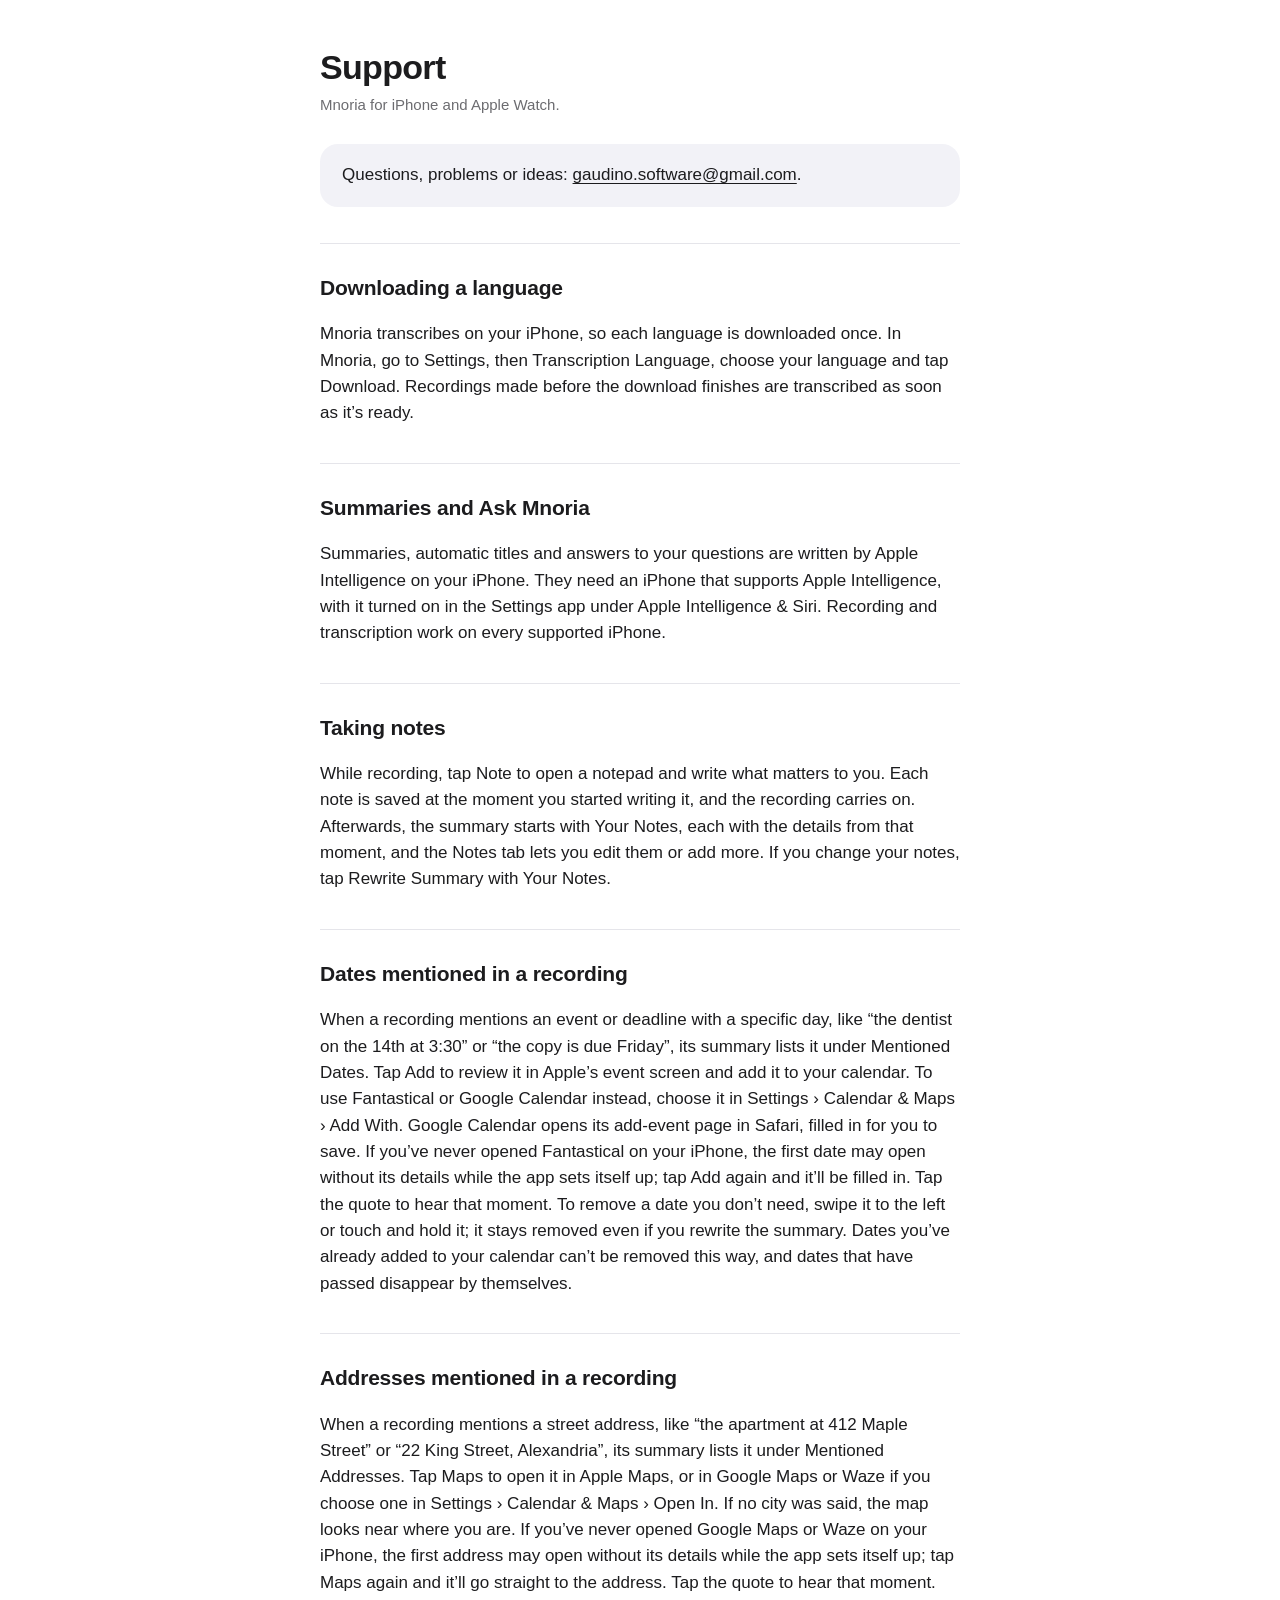
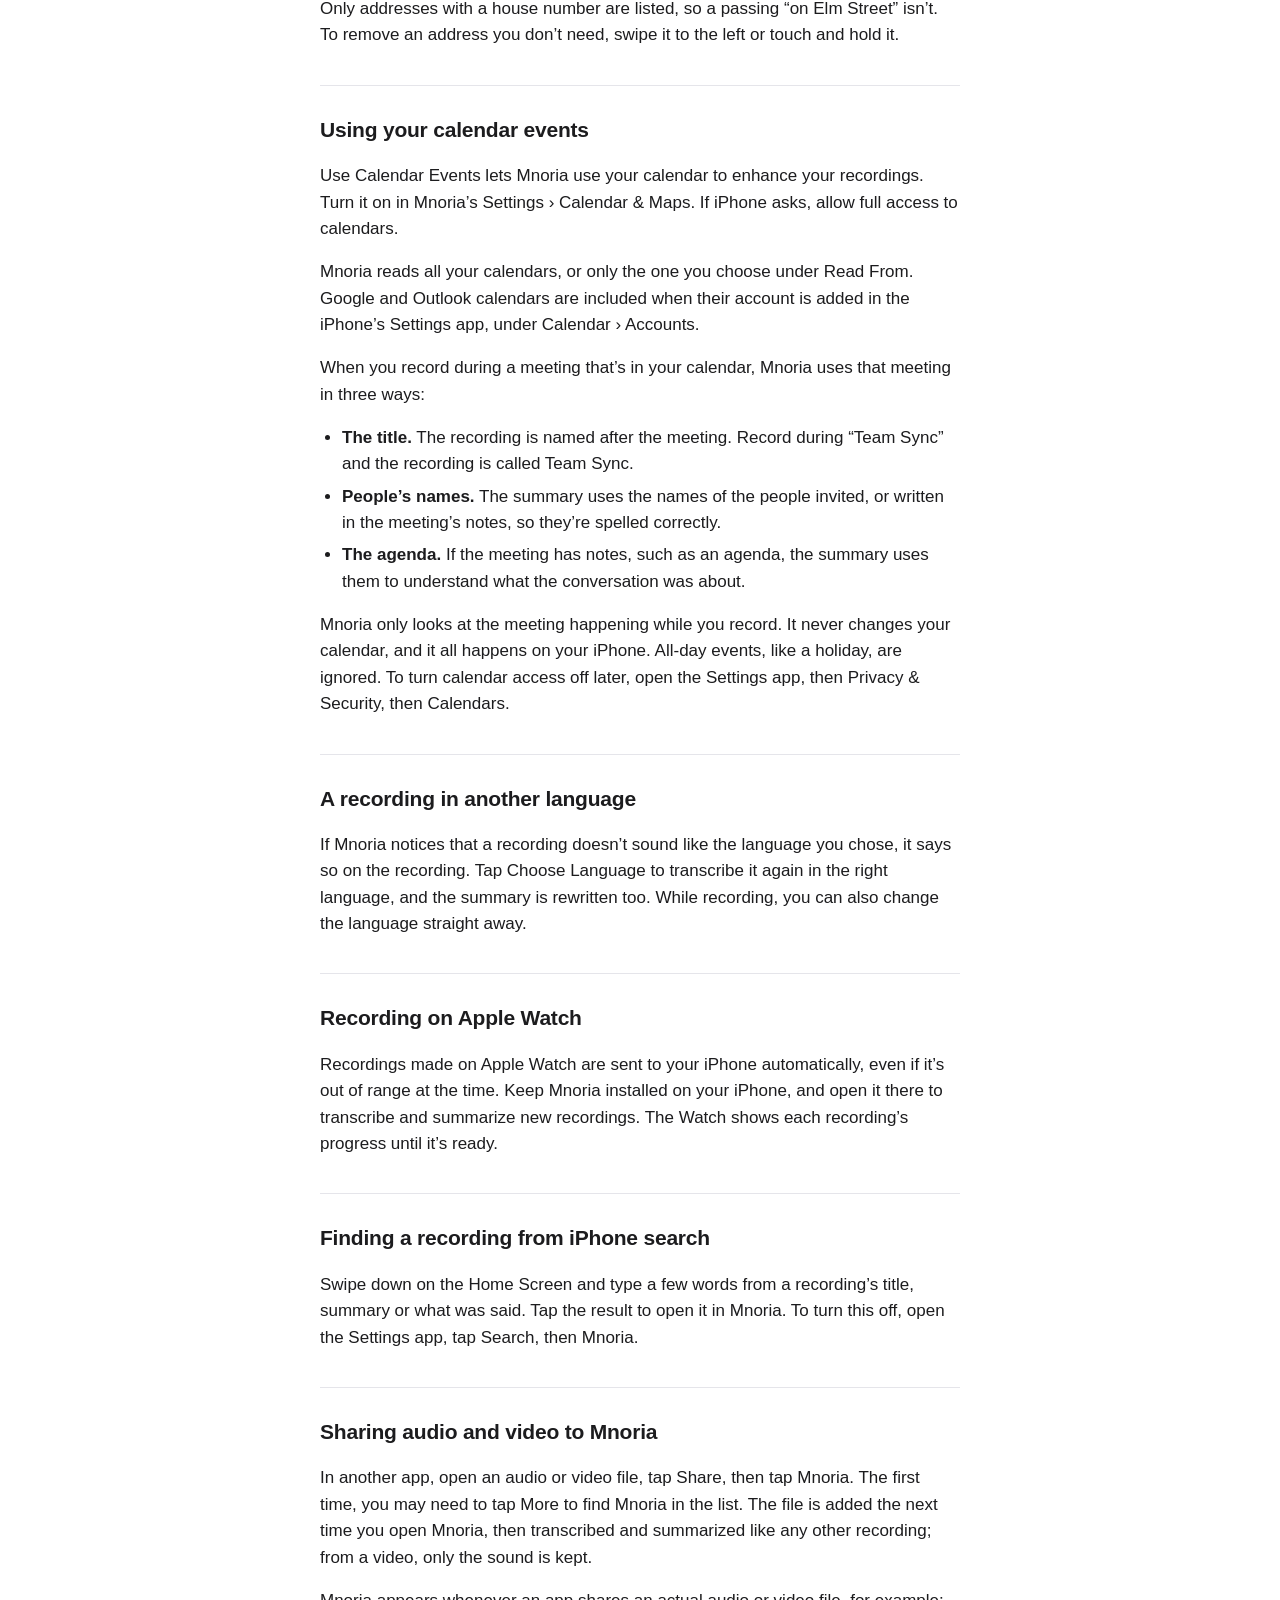
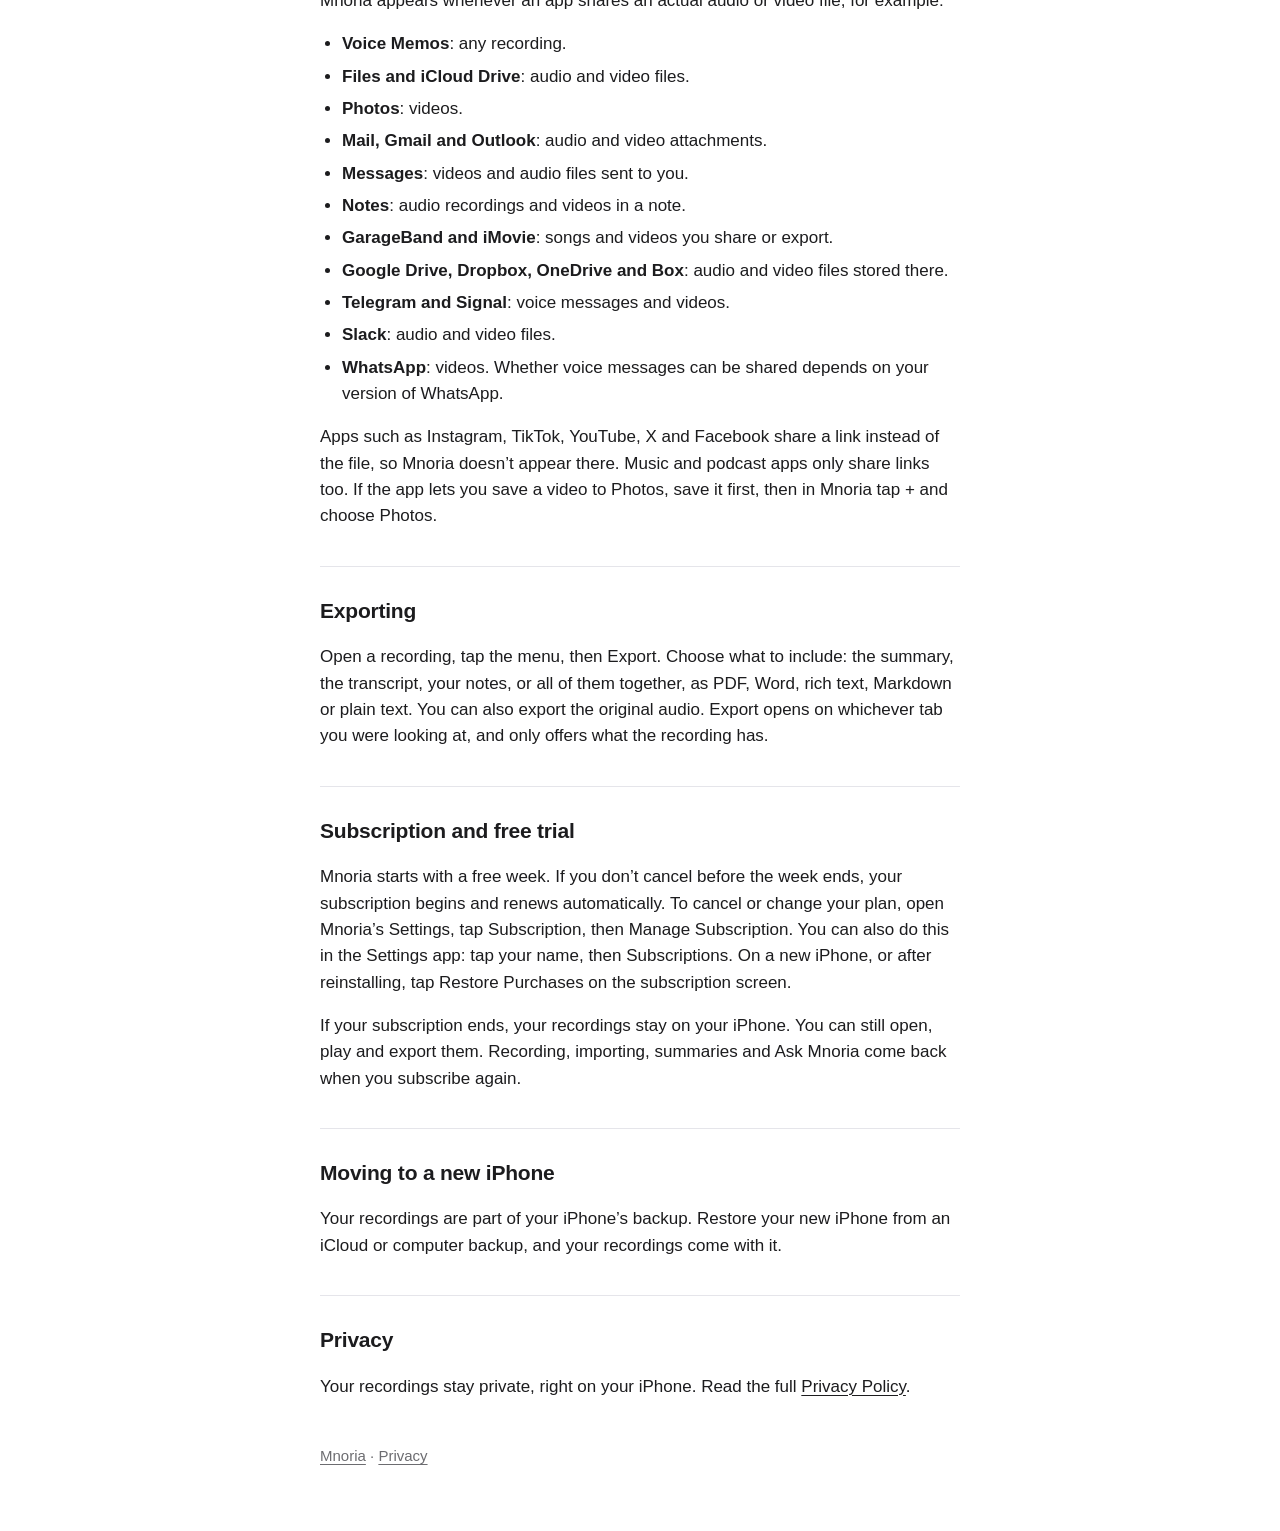
==== commit 97173dfc: "Support: first launch of Fantastical, Google Maps and Waze Co-Authored-By: Claude Opus 5.5 <noreply@" ====
--- a/support.html
+++ b/support.html
@@ -28,10 +28,10 @@
   <p>While recording, tap Note to open a notepad and write what matters to you. Each note is saved at the moment you started writing it, and the recording carries on. Afterwards, the summary starts with Your Notes, each with the details from that moment, and the Notes tab lets you edit them or add more. If you change your notes, tap Rewrite Summary with Your Notes.</p>
 
   <h2>Dates mentioned in a recording</h2>
-  <p>When a recording mentions an event or deadline with a specific day, like &ldquo;the dentist on the 14th at 3:30&rdquo; or &ldquo;the copy is due Friday&rdquo;, its summary lists it under Mentioned Dates. Tap Add to review it in Apple&rsquo;s event screen and add it to your calendar. To use Fantastical or Google Calendar instead, choose it in Settings &rsaquo; Calendar &amp; Maps &rsaquo; Add With. Google Calendar opens its add-event page in Safari, filled in for you to save. Tap the quote to hear that moment. To remove a date you don&rsquo;t need, swipe it to the left or touch and hold it; it stays removed even if you rewrite the summary. Dates you&rsquo;ve already added to your calendar can&rsquo;t be removed this way, and dates that have passed disappear by themselves.</p>
+  <p>When a recording mentions an event or deadline with a specific day, like &ldquo;the dentist on the 14th at 3:30&rdquo; or &ldquo;the copy is due Friday&rdquo;, its summary lists it under Mentioned Dates. Tap Add to review it in Apple&rsquo;s event screen and add it to your calendar. To use Fantastical or Google Calendar instead, choose it in Settings &rsaquo; Calendar &amp; Maps &rsaquo; Add With. Google Calendar opens its add-event page in Safari, filled in for you to save. If you&rsquo;ve never opened Fantastical on your iPhone, the first date may open without its details while the app sets itself up; tap Add again and it&rsquo;ll be filled in. Tap the quote to hear that moment. To remove a date you don&rsquo;t need, swipe it to the left or touch and hold it; it stays removed even if you rewrite the summary. Dates you&rsquo;ve already added to your calendar can&rsquo;t be removed this way, and dates that have passed disappear by themselves.</p>
 
   <h2>Addresses mentioned in a recording</h2>
-  <p>When a recording mentions a street address, like &ldquo;the apartment at 412 Maple Street&rdquo; or &ldquo;22 King Street, Alexandria&rdquo;, its summary lists it under Mentioned Addresses. Tap Maps to open it in Apple Maps, or in Google Maps or Waze if you choose one in Settings &rsaquo; Calendar &amp; Maps &rsaquo; Open In. If no city was said, the map looks near where you are. Tap the quote to hear that moment. Only addresses with a house number are listed, so a passing &ldquo;on Elm Street&rdquo; isn&rsquo;t. To remove an address you don&rsquo;t need, swipe it to the left or touch and hold it.</p>
+  <p>When a recording mentions a street address, like &ldquo;the apartment at 412 Maple Street&rdquo; or &ldquo;22 King Street, Alexandria&rdquo;, its summary lists it under Mentioned Addresses. Tap Maps to open it in Apple Maps, or in Google Maps or Waze if you choose one in Settings &rsaquo; Calendar &amp; Maps &rsaquo; Open In. If no city was said, the map looks near where you are. If you&rsquo;ve never opened Google Maps or Waze on your iPhone, the first address may open without its details while the app sets itself up; tap Maps again and it&rsquo;ll go straight to the address. Tap the quote to hear that moment. Only addresses with a house number are listed, so a passing &ldquo;on Elm Street&rdquo; isn&rsquo;t. To remove an address you don&rsquo;t need, swipe it to the left or touch and hold it.</p>
 
   <h2>Using your calendar events</h2>
   <p>Use Calendar Events lets Mnoria use your calendar to enhance your recordings. Turn it on in Mnoria&rsquo;s Settings &rsaquo; Calendar &amp; Maps. If iPhone asks, allow full access to calendars.</p>
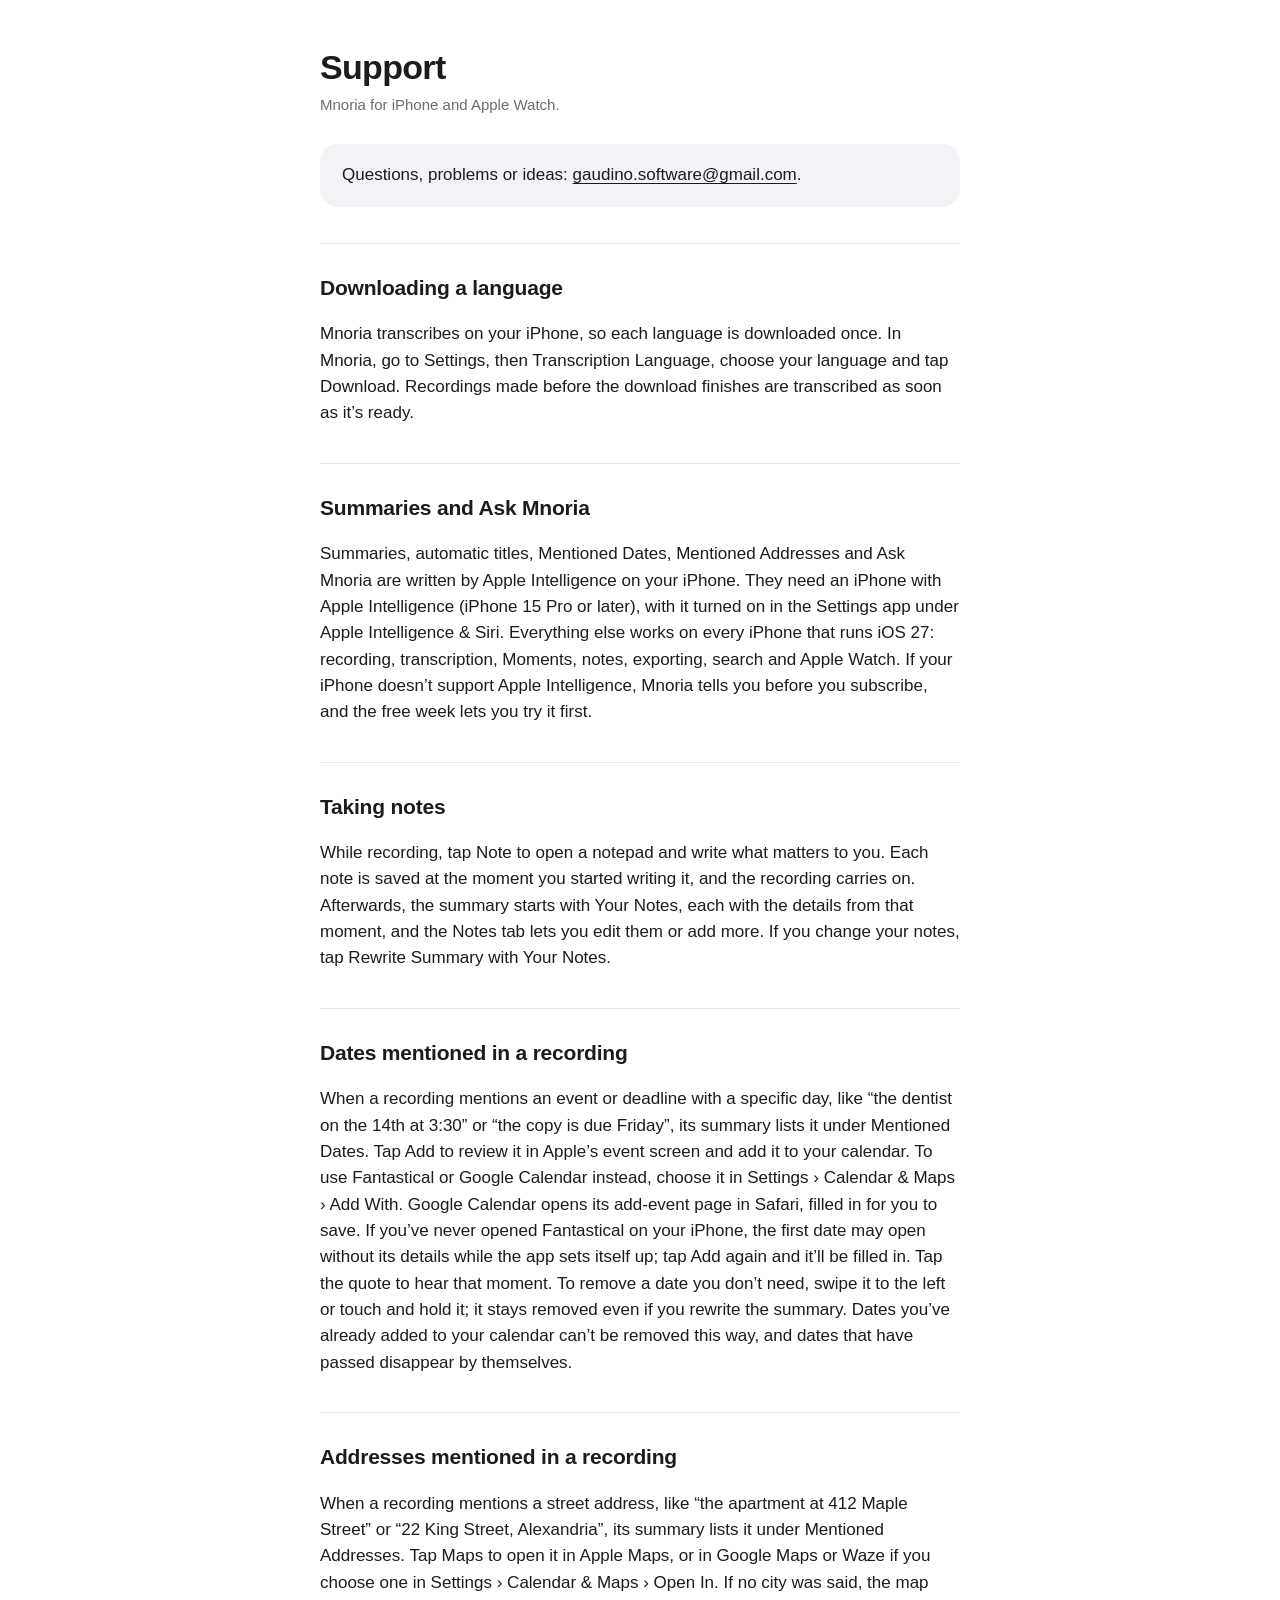
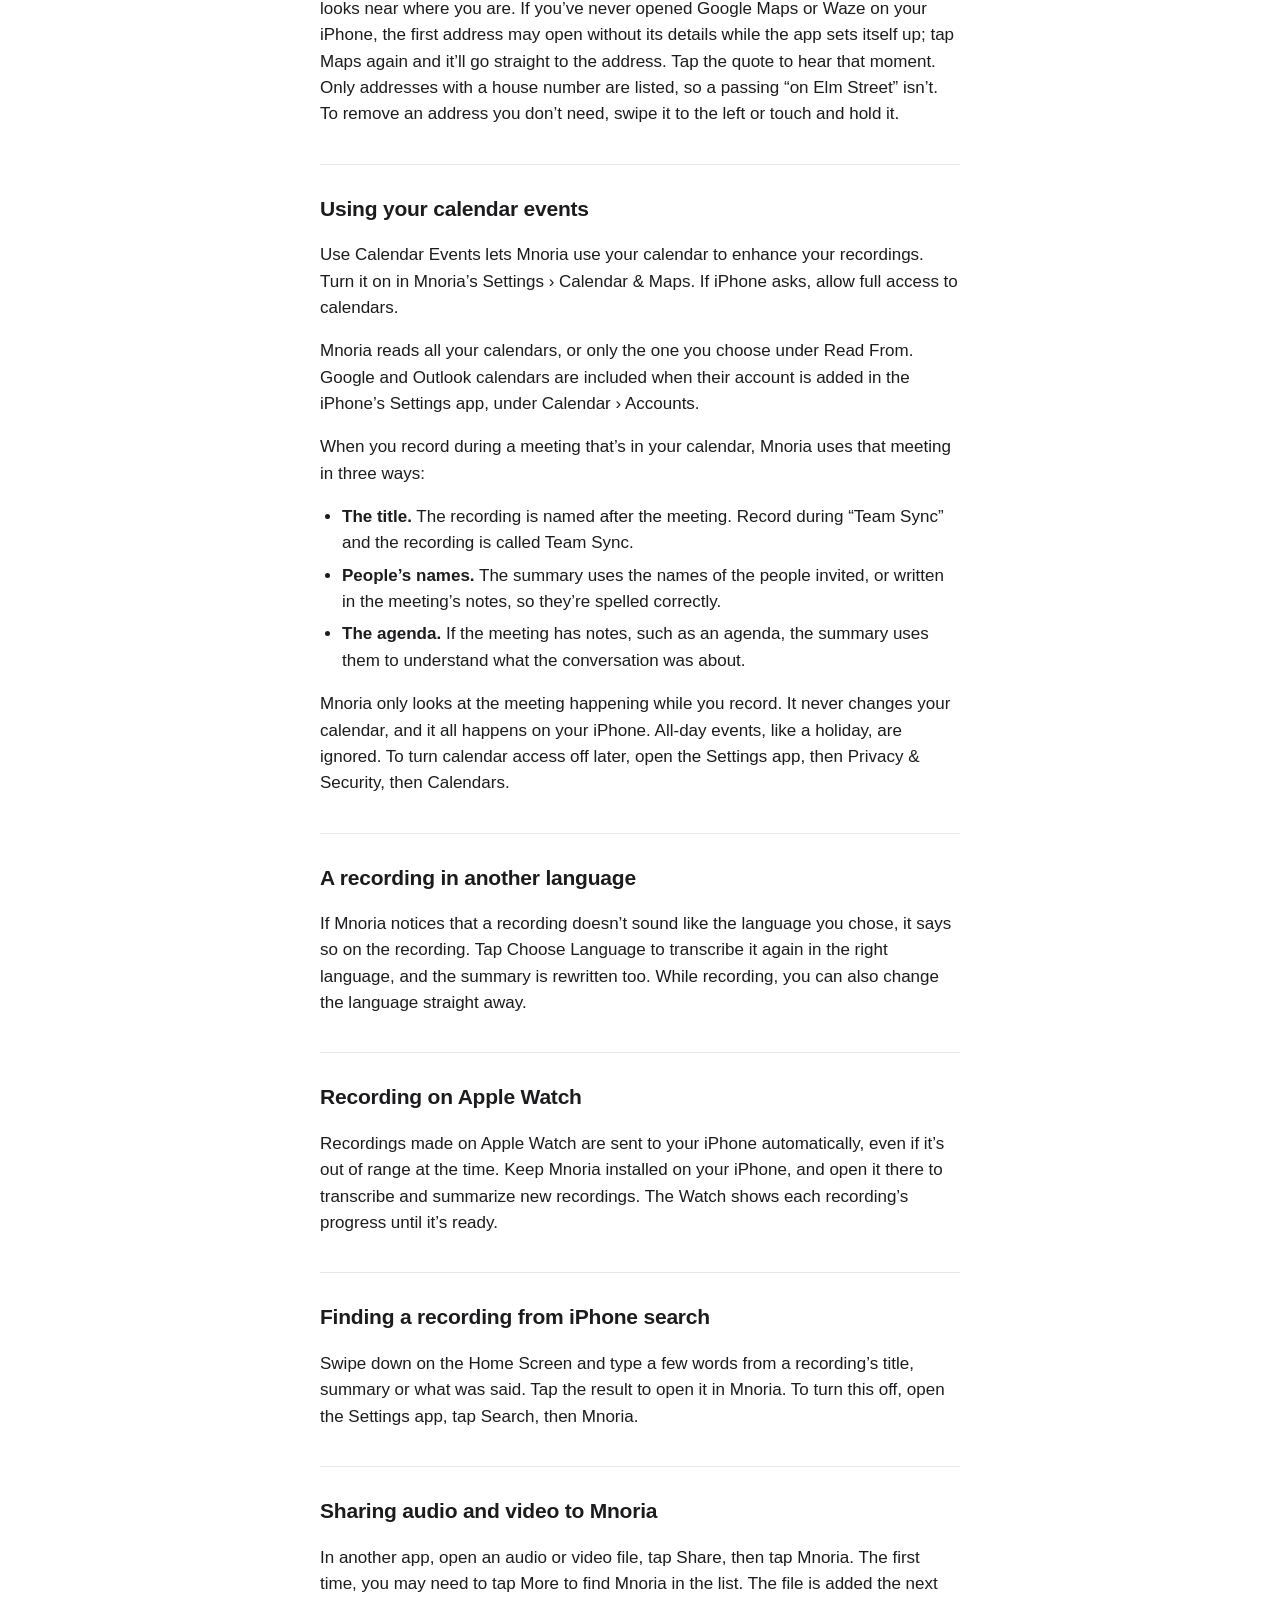
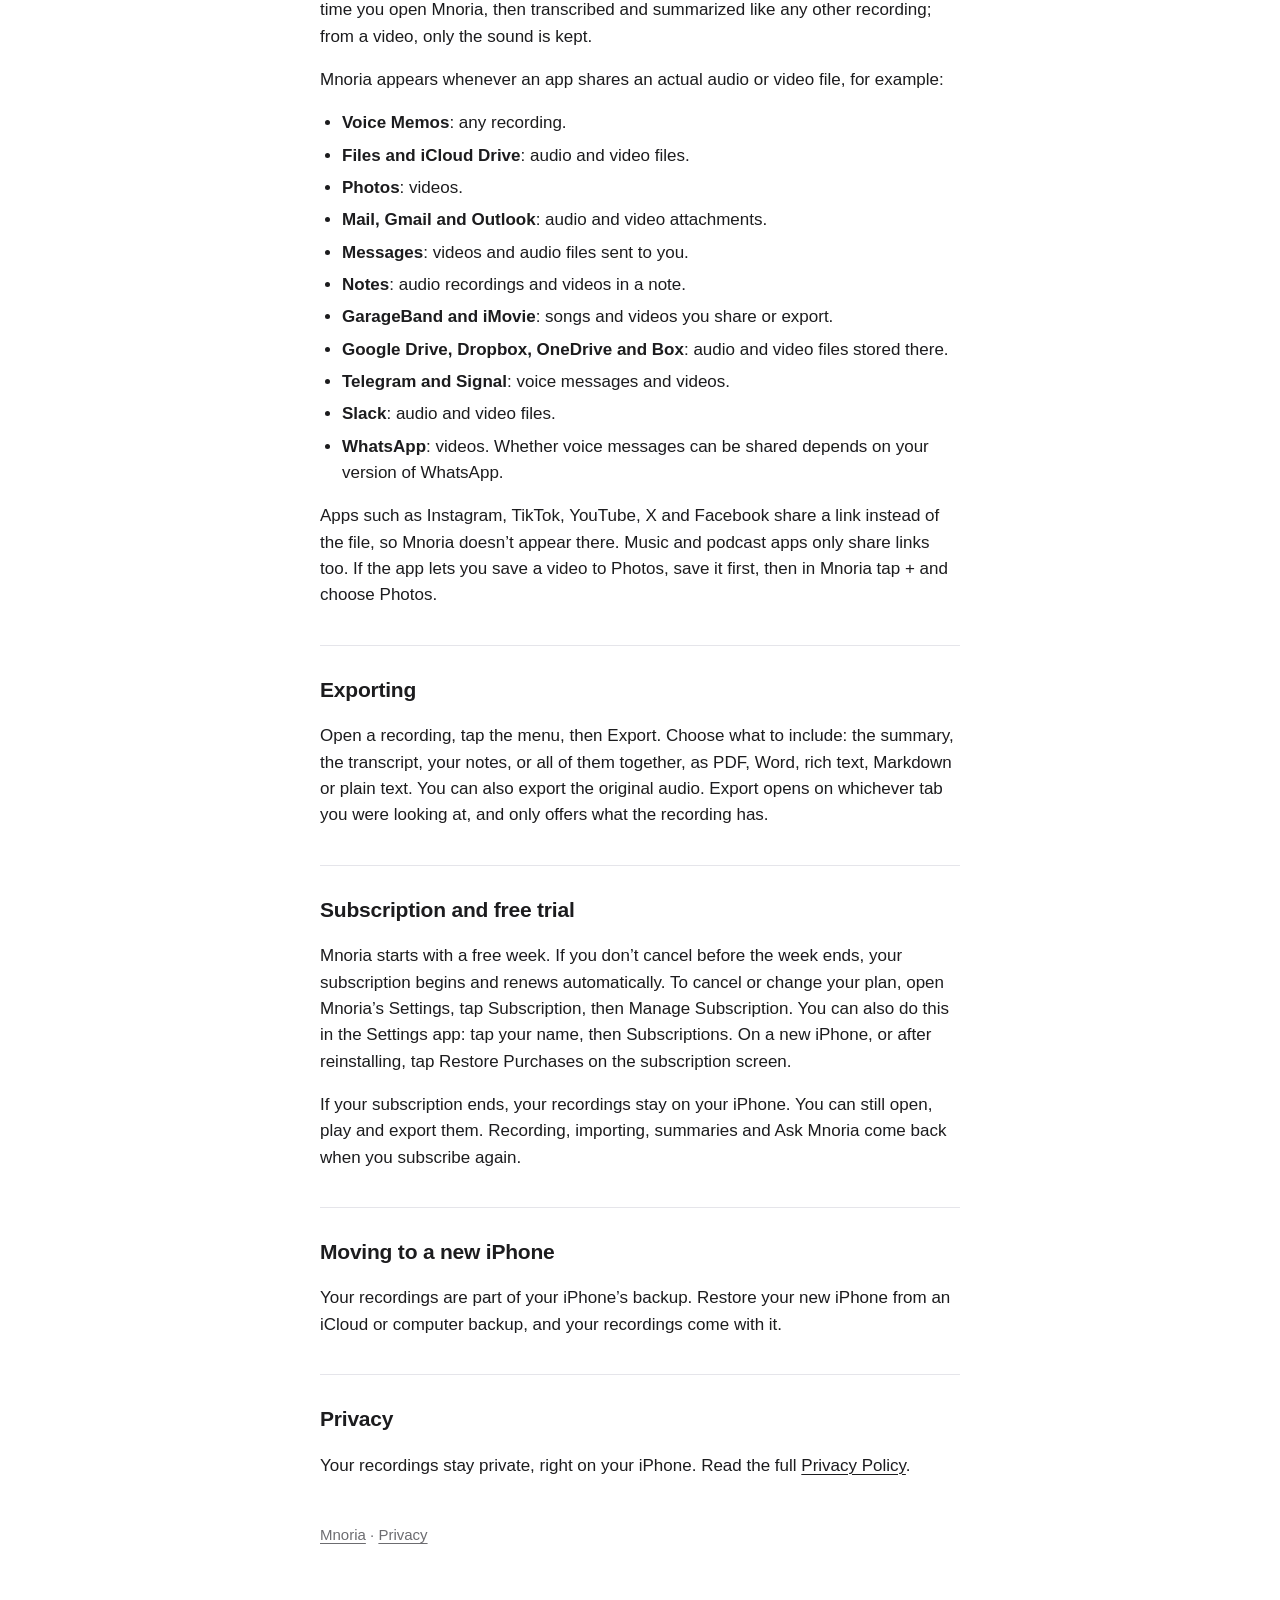
==== commit 83cadf45: "Support: what needs Apple Intelligence Co-Authored-By: Claude Opus 5.5 <noreply@anthropic.com>" ====
--- a/support.html
+++ b/support.html
@@ -22,7 +22,7 @@
   <p>Mnoria transcribes on your iPhone, so each language is downloaded once. In Mnoria, go to Settings, then Transcription Language, choose your language and tap Download. Recordings made before the download finishes are transcribed as soon as it&rsquo;s ready.</p>
 
   <h2>Summaries and Ask Mnoria</h2>
-  <p>Summaries, automatic titles and answers to your questions are written by Apple Intelligence on your iPhone. They need an iPhone that supports Apple Intelligence, with it turned on in the Settings app under Apple Intelligence &amp; Siri. Recording and transcription work on every supported iPhone.</p>
+  <p>Summaries, automatic titles, Mentioned Dates, Mentioned Addresses and Ask Mnoria are written by Apple Intelligence on your iPhone. They need an iPhone with Apple Intelligence (iPhone 15 Pro or later), with it turned on in the Settings app under Apple Intelligence &amp; Siri. Everything else works on every iPhone that runs iOS 27: recording, transcription, Moments, notes, exporting, search and Apple Watch. If your iPhone doesn&rsquo;t support Apple Intelligence, Mnoria tells you before you subscribe, and the free week lets you try it first.</p>
 
   <h2>Taking notes</h2>
   <p>While recording, tap Note to open a notepad and write what matters to you. Each note is saved at the moment you started writing it, and the recording carries on. Afterwards, the summary starts with Your Notes, each with the details from that moment, and the Notes tab lets you edit them or add more. If you change your notes, tap Rewrite Summary with Your Notes.</p>
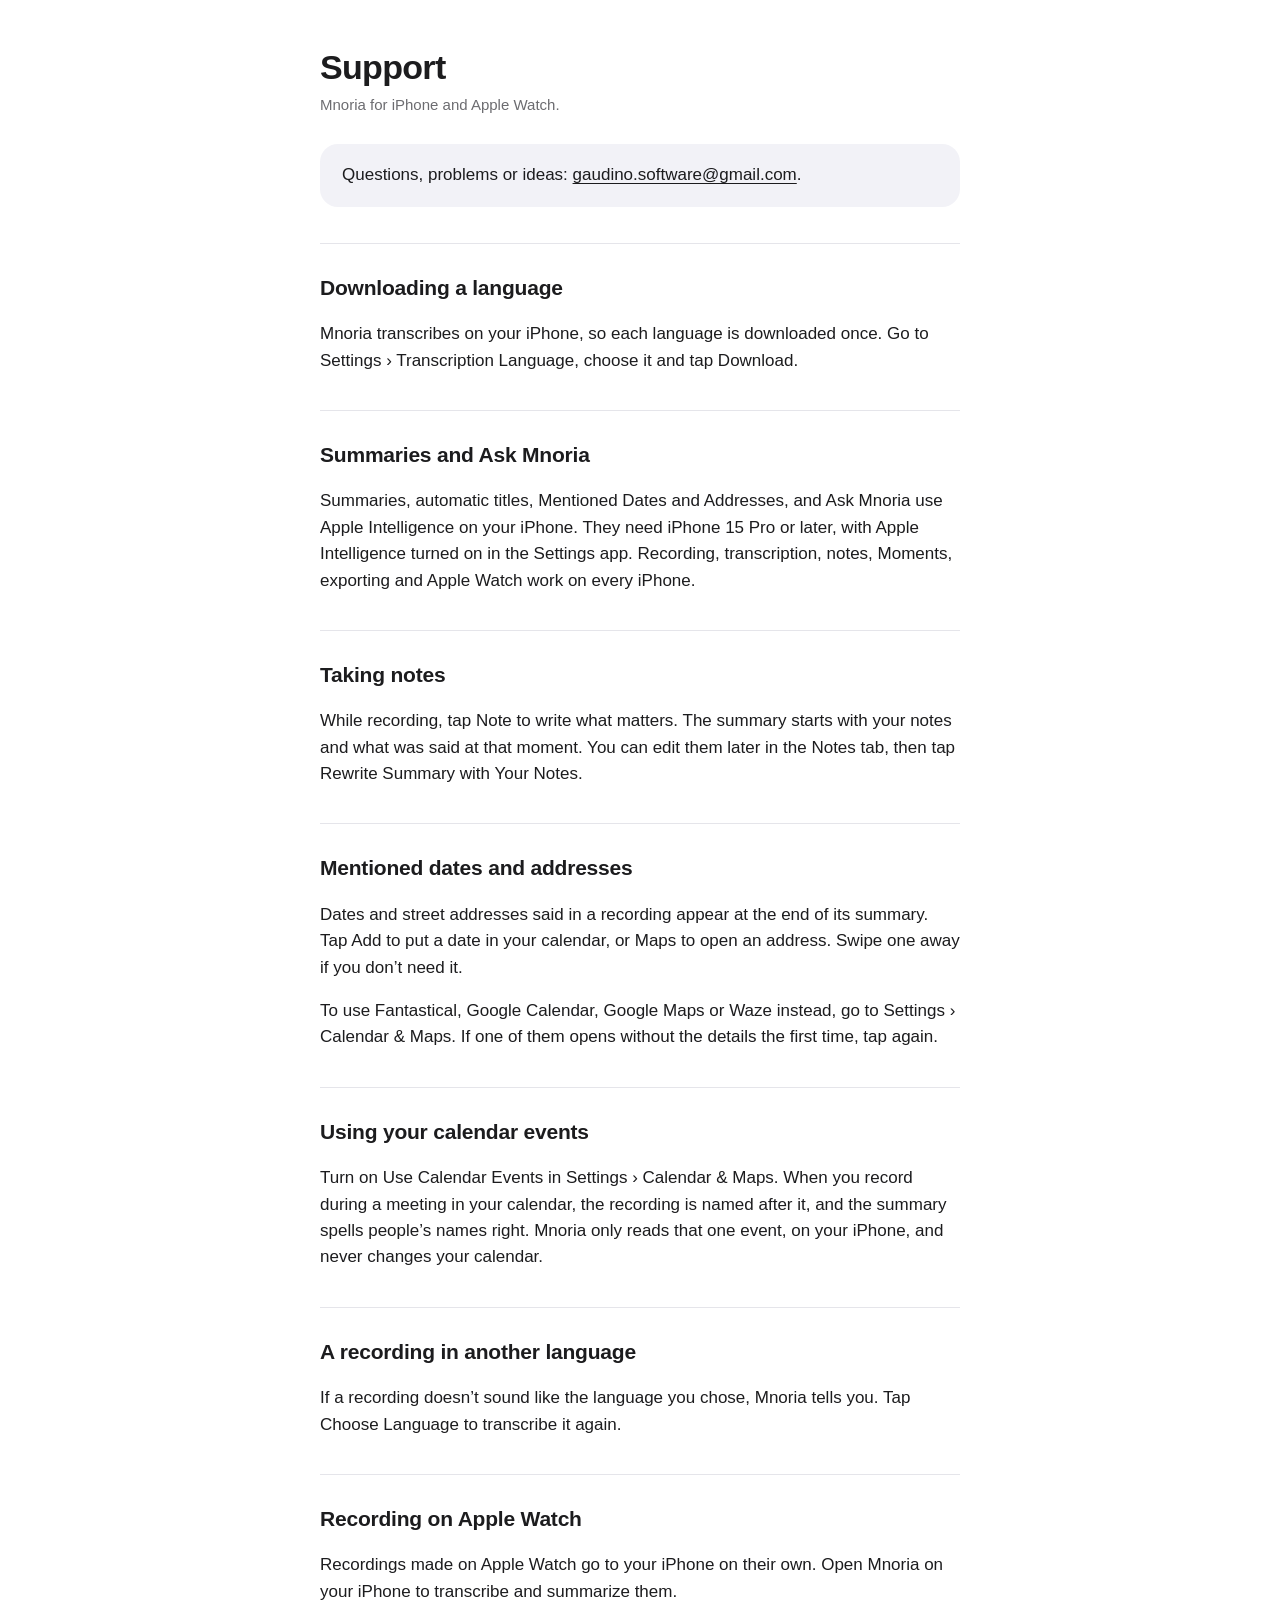
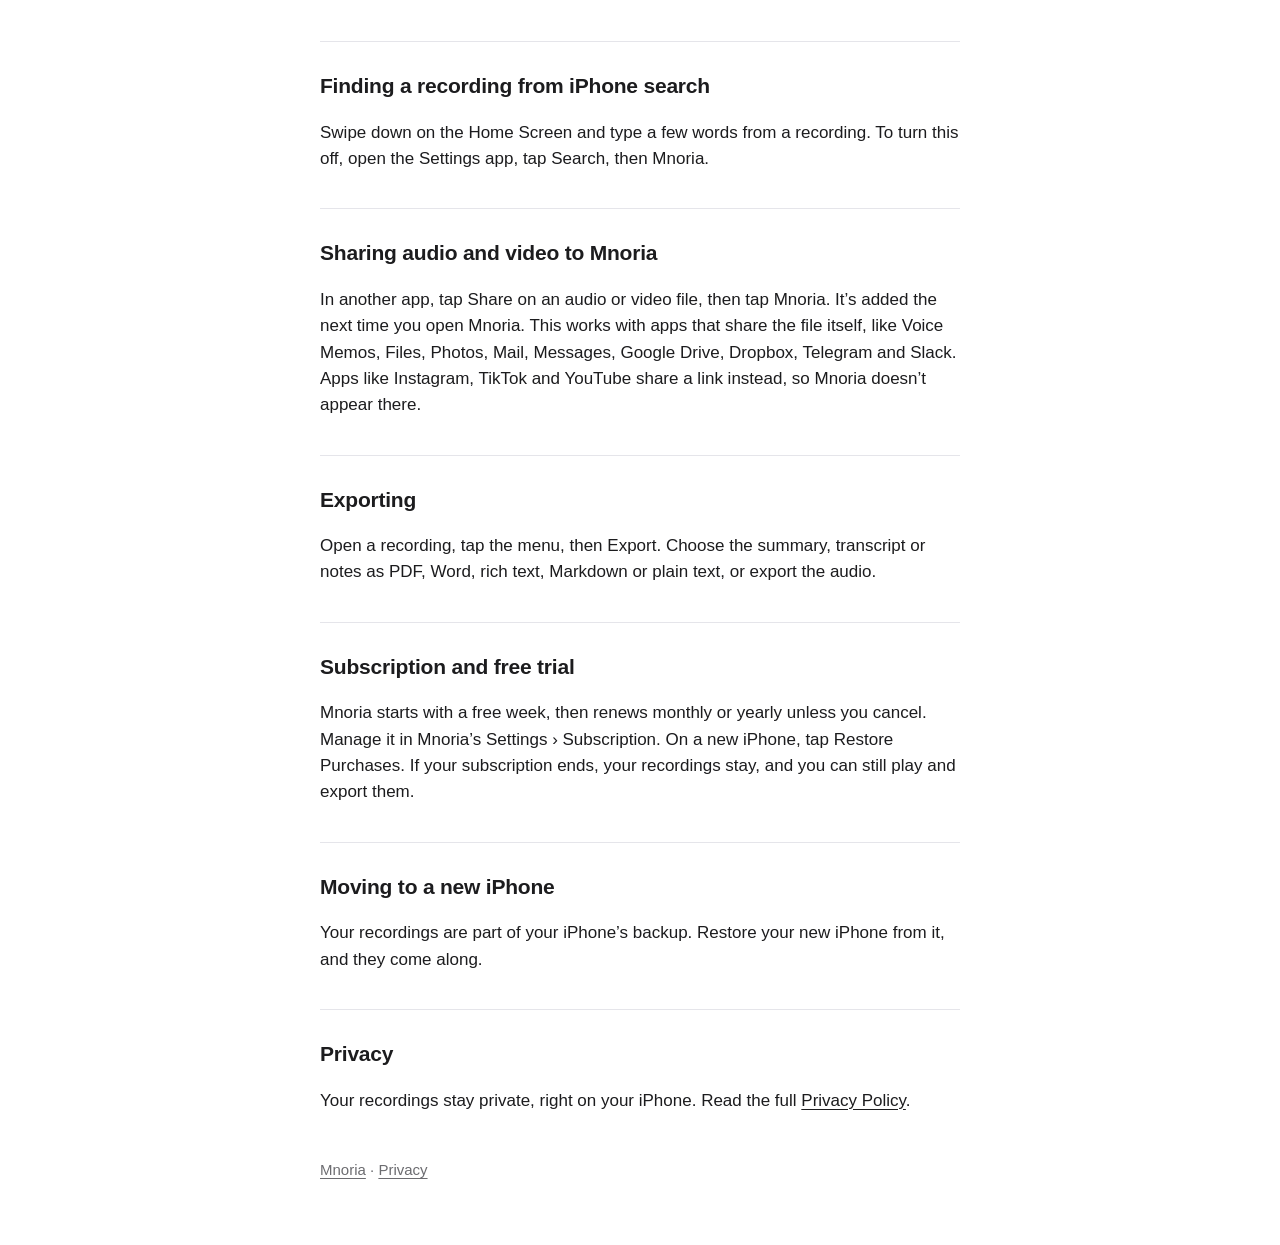
==== commit c70d5fb2: "Support: simpler, shorter answers Co-Authored-By: Claude Opus 5.5 <noreply@anthropic.com>" ====
--- a/support.html
+++ b/support.html
@@ -19,67 +19,41 @@
   </div>
 
   <h2>Downloading a language</h2>
-  <p>Mnoria transcribes on your iPhone, so each language is downloaded once. In Mnoria, go to Settings, then Transcription Language, choose your language and tap Download. Recordings made before the download finishes are transcribed as soon as it&rsquo;s ready.</p>
+  <p>Mnoria transcribes on your iPhone, so each language is downloaded once. Go to Settings &rsaquo; Transcription Language, choose it and tap Download.</p>
 
   <h2>Summaries and Ask Mnoria</h2>
-  <p>Summaries, automatic titles, Mentioned Dates, Mentioned Addresses and Ask Mnoria are written by Apple Intelligence on your iPhone. They need an iPhone with Apple Intelligence (iPhone 15 Pro or later), with it turned on in the Settings app under Apple Intelligence &amp; Siri. Everything else works on every iPhone that runs iOS 27: recording, transcription, Moments, notes, exporting, search and Apple Watch. If your iPhone doesn&rsquo;t support Apple Intelligence, Mnoria tells you before you subscribe, and the free week lets you try it first.</p>
+  <p>Summaries, automatic titles, Mentioned Dates and Addresses, and Ask Mnoria use Apple Intelligence on your iPhone. They need iPhone 15 Pro or later, with Apple Intelligence turned on in the Settings app. Recording, transcription, notes, Moments, exporting and Apple Watch work on every iPhone.</p>
 
   <h2>Taking notes</h2>
-  <p>While recording, tap Note to open a notepad and write what matters to you. Each note is saved at the moment you started writing it, and the recording carries on. Afterwards, the summary starts with Your Notes, each with the details from that moment, and the Notes tab lets you edit them or add more. If you change your notes, tap Rewrite Summary with Your Notes.</p>
+  <p>While recording, tap Note to write what matters. The summary starts with your notes and what was said at that moment. You can edit them later in the Notes tab, then tap Rewrite Summary with Your Notes.</p>
 
-  <h2>Dates mentioned in a recording</h2>
-  <p>When a recording mentions an event or deadline with a specific day, like &ldquo;the dentist on the 14th at 3:30&rdquo; or &ldquo;the copy is due Friday&rdquo;, its summary lists it under Mentioned Dates. Tap Add to review it in Apple&rsquo;s event screen and add it to your calendar. To use Fantastical or Google Calendar instead, choose it in Settings &rsaquo; Calendar &amp; Maps &rsaquo; Add With. Google Calendar opens its add-event page in Safari, filled in for you to save. If you&rsquo;ve never opened Fantastical on your iPhone, the first date may open without its details while the app sets itself up; tap Add again and it&rsquo;ll be filled in. Tap the quote to hear that moment. To remove a date you don&rsquo;t need, swipe it to the left or touch and hold it; it stays removed even if you rewrite the summary. Dates you&rsquo;ve already added to your calendar can&rsquo;t be removed this way, and dates that have passed disappear by themselves.</p>
-
-  <h2>Addresses mentioned in a recording</h2>
-  <p>When a recording mentions a street address, like &ldquo;the apartment at 412 Maple Street&rdquo; or &ldquo;22 King Street, Alexandria&rdquo;, its summary lists it under Mentioned Addresses. Tap Maps to open it in Apple Maps, or in Google Maps or Waze if you choose one in Settings &rsaquo; Calendar &amp; Maps &rsaquo; Open In. If no city was said, the map looks near where you are. If you&rsquo;ve never opened Google Maps or Waze on your iPhone, the first address may open without its details while the app sets itself up; tap Maps again and it&rsquo;ll go straight to the address. Tap the quote to hear that moment. Only addresses with a house number are listed, so a passing &ldquo;on Elm Street&rdquo; isn&rsquo;t. To remove an address you don&rsquo;t need, swipe it to the left or touch and hold it.</p>
+  <h2>Mentioned dates and addresses</h2>
+  <p>Dates and street addresses said in a recording appear at the end of its summary. Tap Add to put a date in your calendar, or Maps to open an address. Swipe one away if you don&rsquo;t need it.</p>
+  <p>To use Fantastical, Google Calendar, Google Maps or Waze instead, go to Settings &rsaquo; Calendar &amp; Maps. If one of them opens without the details the first time, tap again.</p>
 
   <h2>Using your calendar events</h2>
-  <p>Use Calendar Events lets Mnoria use your calendar to enhance your recordings. Turn it on in Mnoria&rsquo;s Settings &rsaquo; Calendar &amp; Maps. If iPhone asks, allow full access to calendars.</p>
-  <p>Mnoria reads all your calendars, or only the one you choose under Read From. Google and Outlook calendars are included when their account is added in the iPhone&rsquo;s Settings app, under Calendar &rsaquo; Accounts.</p>
-  <p>When you record during a meeting that&rsquo;s in your calendar, Mnoria uses that meeting in three ways:</p>
-  <ul>
-    <li><strong>The title.</strong> The recording is named after the meeting. Record during &ldquo;Team Sync&rdquo; and the recording is called Team Sync.</li>
-    <li><strong>People&rsquo;s names.</strong> The summary uses the names of the people invited, or written in the meeting&rsquo;s notes, so they&rsquo;re spelled correctly.</li>
-    <li><strong>The agenda.</strong> If the meeting has notes, such as an agenda, the summary uses them to understand what the conversation was about.</li>
-  </ul>
-  <p>Mnoria only looks at the meeting happening while you record. It never changes your calendar, and it all happens on your iPhone. All-day events, like a holiday, are ignored. To turn calendar access off later, open the Settings app, then Privacy &amp; Security, then Calendars.</p>
+  <p>Turn on Use Calendar Events in Settings &rsaquo; Calendar &amp; Maps. When you record during a meeting in your calendar, the recording is named after it, and the summary spells people&rsquo;s names right. Mnoria only reads that one event, on your iPhone, and never changes your calendar.</p>
 
   <h2>A recording in another language</h2>
-  <p>If Mnoria notices that a recording doesn&rsquo;t sound like the language you chose, it says so on the recording. Tap Choose Language to transcribe it again in the right language, and the summary is rewritten too. While recording, you can also change the language straight away.</p>
+  <p>If a recording doesn&rsquo;t sound like the language you chose, Mnoria tells you. Tap Choose Language to transcribe it again.</p>
 
   <h2>Recording on Apple Watch</h2>
-  <p>Recordings made on Apple Watch are sent to your iPhone automatically, even if it&rsquo;s out of range at the time. Keep Mnoria installed on your iPhone, and open it there to transcribe and summarize new recordings. The Watch shows each recording&rsquo;s progress until it&rsquo;s ready.</p>
+  <p>Recordings made on Apple Watch go to your iPhone on their own. Open Mnoria on your iPhone to transcribe and summarize them.</p>
 
   <h2>Finding a recording from iPhone search</h2>
-  <p>Swipe down on the Home Screen and type a few words from a recording&rsquo;s title, summary or what was said. Tap the result to open it in Mnoria. To turn this off, open the Settings app, tap Search, then Mnoria.</p>
+  <p>Swipe down on the Home Screen and type a few words from a recording. To turn this off, open the Settings app, tap Search, then Mnoria.</p>
 
   <h2>Sharing audio and video to Mnoria</h2>
-  <p>In another app, open an audio or video file, tap Share, then tap Mnoria. The first time, you may need to tap More to find Mnoria in the list. The file is added the next time you open Mnoria, then transcribed and summarized like any other recording; from a video, only the sound is kept.</p>
-  <p>Mnoria appears whenever an app shares an actual audio or video file, for example:</p>
-  <ul>
-    <li><strong>Voice Memos</strong>: any recording.</li>
-    <li><strong>Files and iCloud Drive</strong>: audio and video files.</li>
-    <li><strong>Photos</strong>: videos.</li>
-    <li><strong>Mail, Gmail and Outlook</strong>: audio and video attachments.</li>
-    <li><strong>Messages</strong>: videos and audio files sent to you.</li>
-    <li><strong>Notes</strong>: audio recordings and videos in a note.</li>
-    <li><strong>GarageBand and iMovie</strong>: songs and videos you share or export.</li>
-    <li><strong>Google Drive, Dropbox, OneDrive and Box</strong>: audio and video files stored there.</li>
-    <li><strong>Telegram and Signal</strong>: voice messages and videos.</li>
-    <li><strong>Slack</strong>: audio and video files.</li>
-    <li><strong>WhatsApp</strong>: videos. Whether voice messages can be shared depends on your version of WhatsApp.</li>
-  </ul>
-  <p>Apps such as Instagram, TikTok, YouTube, X and Facebook share a link instead of the file, so Mnoria doesn&rsquo;t appear there. Music and podcast apps only share links too. If the app lets you save a video to Photos, save it first, then in Mnoria tap + and choose Photos.</p>
+  <p>In another app, tap Share on an audio or video file, then tap Mnoria. It&rsquo;s added the next time you open Mnoria. This works with apps that share the file itself, like Voice Memos, Files, Photos, Mail, Messages, Google Drive, Dropbox, Telegram and Slack. Apps like Instagram, TikTok and YouTube share a link instead, so Mnoria doesn&rsquo;t appear there.</p>
 
   <h2>Exporting</h2>
-  <p>Open a recording, tap the menu, then Export. Choose what to include: the summary, the transcript, your notes, or all of them together, as PDF, Word, rich text, Markdown or plain text. You can also export the original audio. Export opens on whichever tab you were looking at, and only offers what the recording has.</p>
+  <p>Open a recording, tap the menu, then Export. Choose the summary, transcript or notes as PDF, Word, rich text, Markdown or plain text, or export the audio.</p>
 
   <h2>Subscription and free trial</h2>
-  <p>Mnoria starts with a free week. If you don&rsquo;t cancel before the week ends, your subscription begins and renews automatically. To cancel or change your plan, open Mnoria&rsquo;s Settings, tap Subscription, then Manage Subscription. You can also do this in the Settings app: tap your name, then Subscriptions. On a new iPhone, or after reinstalling, tap Restore Purchases on the subscription screen.</p>
-  <p>If your subscription ends, your recordings stay on your iPhone. You can still open, play and export them. Recording, importing, summaries and Ask Mnoria come back when you subscribe again.</p>
+  <p>Mnoria starts with a free week, then renews monthly or yearly unless you cancel. Manage it in Mnoria&rsquo;s Settings &rsaquo; Subscription. On a new iPhone, tap Restore Purchases. If your subscription ends, your recordings stay, and you can still play and export them.</p>
 
   <h2>Moving to a new iPhone</h2>
-  <p>Your recordings are part of your iPhone&rsquo;s backup. Restore your new iPhone from an iCloud or computer backup, and your recordings come with it.</p>
+  <p>Your recordings are part of your iPhone&rsquo;s backup. Restore your new iPhone from it, and they come along.</p>
 
   <h2>Privacy</h2>
   <p>Your recordings stay private, right on your iPhone. Read the full <a href="privacy.html">Privacy Policy</a>.</p>
